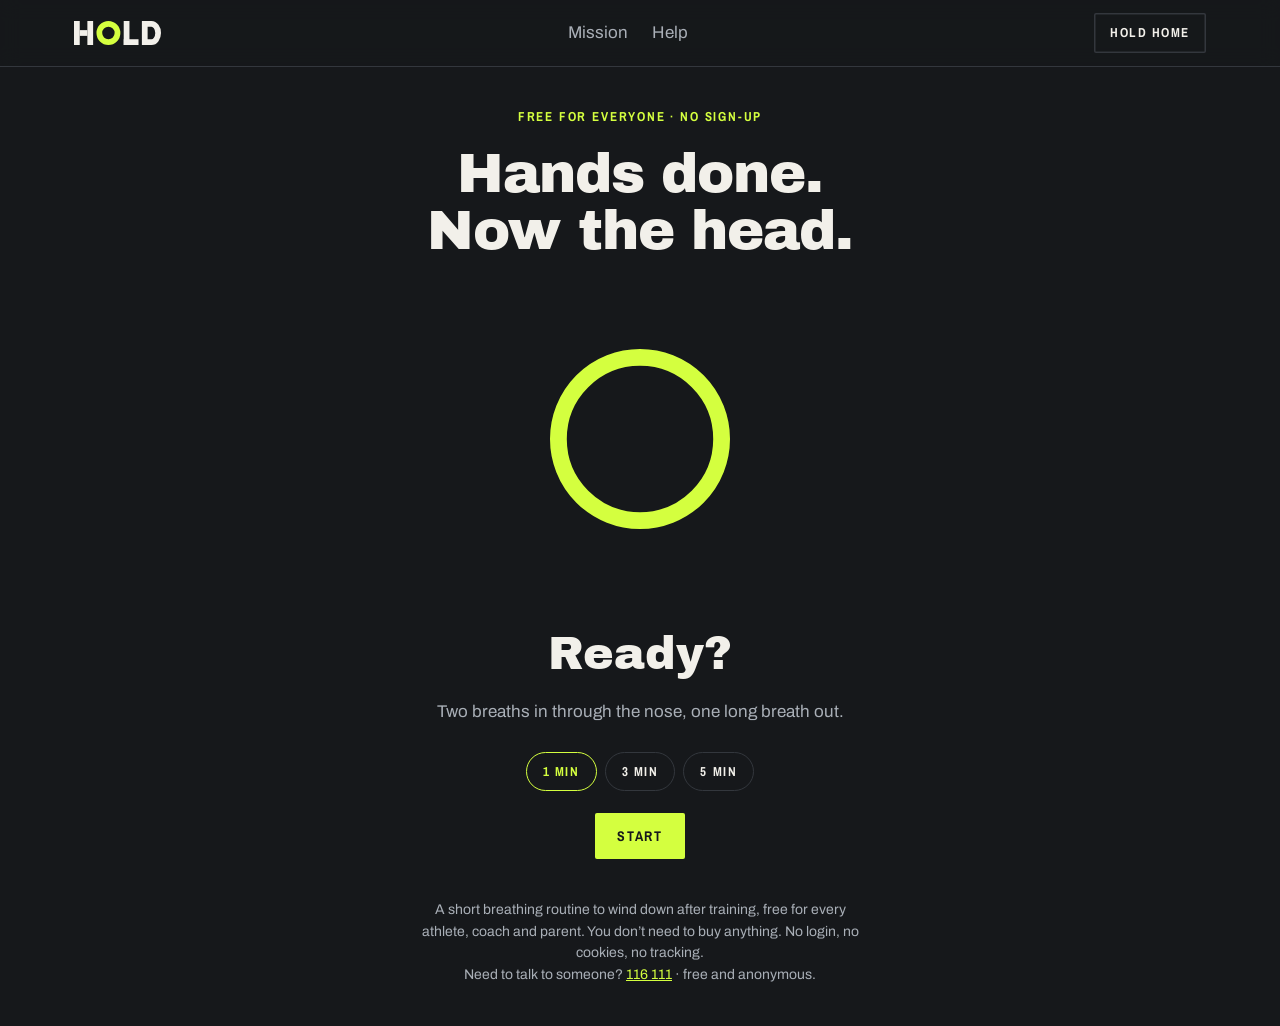
==== breathe.html @ ca7d0fdc "Add HOLD campaign website Static site for the HOLD ethical advertising campaign: mission and Golden " ====
<!doctype html>
<html lang="en">
<head>
<meta charset="utf-8">
<meta name="viewport" content="width=device-width,initial-scale=1">
<title>Breathe – HOLD</title>
<meta name="theme-color" content="#16181B">
<link rel="icon" href="assets/logo.svg">
<link rel="stylesheet" href="style.css">
<style>
.br{min-height:calc(100vh - 66px);display:flex;flex-direction:column;align-items:center;justify-content:center;text-align:center;padding:40px 20px}
.orb{width:min(62vw,300px);aspect-ratio:1;border-radius:50%;border:clamp(18px,4vw,28px) solid var(--lime);transform:scale(.6);transition:transform 2s ease-in-out;margin:30px 0}
.cue{font-family:'Archivo Black';font-size:clamp(30px,6vw,46px);min-height:1.2em}
.sub{color:var(--dust);margin-top:8px;min-height:1.6em}
.tabs{display:flex;gap:8px;margin-top:26px}
.tabs button{background:none;border:1.5px solid var(--rule);color:var(--chalk);padding:10px 16px;border-radius:30px;cursor:pointer;font:700 13px 'Archivo Narrow';letter-spacing:.12em;text-transform:uppercase}
.tabs button.on{border-color:var(--lime);color:var(--lime)}
</style>
</head>
<body>
<header class="nav"><div class="wrap">
  <a class="logo" href="index.html" aria-label="HOLD home"><img src="assets/logo.svg" alt="HOLD"></a>
  <nav><a href="index.html#mission">Mission</a><a href="index.html#help">Help</a></nav>
  <a class="btn sm ghost" href="index.html" style="margin-left:auto">HOLD home</a>
</div></header>
<main class="br">
  <span class="n kicker l">Free for everyone · no sign-up</span>
  <h1 class="h" style="font-size:clamp(34px,6vw,56px)">Hands done.<br>Now the head.</h1>
  <div class="orb" id="orb"></div>
  <div class="cue" id="cue">Ready?</div>
  <div class="sub" id="sub">Two breaths in through the nose, one long breath out.</div>
  <div class="tabs"><button class="on" data-m="1">1 min</button><button data-m="3">3 min</button><button data-m="5">5 min</button></div>
  <button class="btn" id="go" style="margin-top:22px">Start</button>
  <p class="muted" style="font-size:14px;max-width:440px;margin-top:40px">A short breathing routine to wind down after training, free for every athlete, coach and parent. You don’t need to buy anything. No login, no cookies, no tracking.<br>Need to talk to someone? <a href="tel:116111" style="color:var(--lime)">116 111</a> · free and anonymous.</p>
</main>
<script>
(() => {
  const orb = document.getElementById('orb'), cue = document.getElementById('cue'), sub = document.getElementById('sub'), go = document.getElementById('go');
  let mins = 1, timer = null, end = 0;
  const qm = +new URLSearchParams(location.search).get('m');
  if ([1, 3, 5].includes(qm)) { mins = qm; document.querySelectorAll('[data-m]').forEach(x => x.classList.toggle('on', +x.dataset.m === qm)); }
  document.querySelectorAll('[data-m]').forEach(b => b.onclick = () => { document.querySelectorAll('[data-m]').forEach(x => x.classList.remove('on')); b.classList.add('on'); mins = +b.dataset.m; });
  const steps = [['Breathe in', 2000, .9], ['A little more', 1000, 1], ['Long breath out', 6000, .55]];
  function stop(msg) { clearTimeout(timer); timer = null; go.textContent = 'Start'; cue.textContent = msg || 'Ready?'; orb.style.transition = 'transform 1.5s'; orb.style.transform = 'scale(.6)'; sub.textContent = msg ? 'Well done. Strong hands, strong mind.' : 'Two breaths in through the nose, one long breath out.'; }
  function run(i) {
    const left = Math.max(0, Math.round((end - Date.now()) / 1000));
    if (Date.now() >= end) return stop('Done.');
    const [t, d, s] = steps[i]; cue.textContent = t; sub.textContent = Math.floor(left / 60) + ':' + String(left % 60).padStart(2, '0') + ' left';
    orb.style.transition = `transform ${d}ms ease-in-out`; orb.style.transform = `scale(${s})`;
    timer = setTimeout(() => run((i + 1) % 3), d);
  }
  go.onclick = () => { if (timer) return stop(); end = Date.now() + mins * 60000; go.textContent = 'Stop'; run(0); };
})();
</script>
</body>
</html>
---- style.css ----
@import url('https://fonts.googleapis.com/css2?family=Archivo+Black&family=Archivo+Narrow:wght@600;700&family=Archivo:wght@400;500;600;700&display=swap');
:root{--ink:#16181B;--raised:#1E2125;--raised2:#262A2F;--rule:#33373D;--chalk:#F2F0EA;--dust:#A9AFB7;--dim:#8E959E;--steel:#6E757E;--lime:#D4FF3F;--limeink:#4A6600;--paper:#F2F0EA;--praised:#E4E1D9;--slate:#565C64;--max:1180px}
*{box-sizing:border-box;margin:0;padding:0}
html{scroll-behavior:smooth;-webkit-text-size-adjust:100%}
body{background:var(--ink);color:var(--chalk);font:400 17px/1.55 'Archivo',system-ui,sans-serif;overflow-x:hidden}
img,video{max-width:100%;display:block}
a{color:inherit}
.h{font-family:'Archivo Black',sans-serif;font-weight:400;letter-spacing:-.02em;line-height:1.02}
.n{font-family:'Archivo Narrow',sans-serif;font-weight:700;text-transform:uppercase;letter-spacing:.14em;font-size:13px}
.lime{color:var(--lime)}
.wrap{max-width:var(--max);margin:0 auto;padding:0 24px}
section{padding:96px 0;position:relative}
.kicker{color:var(--dust);margin-bottom:18px;display:block}
.kicker.l{color:var(--lime)}
h2.h{font-size:clamp(34px,5vw,58px);margin-bottom:22px}
h3{font-size:20px;font-weight:700;line-height:1.25;margin-bottom:8px}
p.lead{font-size:clamp(18px,2vw,21px);color:var(--dust);max-width:720px}
p.lead b{color:var(--chalk);font-weight:600}
.muted{color:var(--dust)}
/* nav */
.nav{position:sticky;top:0;z-index:50;background:rgba(22,24,27,.88);backdrop-filter:blur(10px);-webkit-backdrop-filter:blur(10px);border-bottom:1px solid var(--rule)}
.nav .wrap{display:flex;align-items:center;gap:28px;height:66px}
.nav .logo img{height:24px}
.nav nav{display:flex;gap:24px;margin-left:auto}
.nav nav a{text-decoration:none;color:var(--dust)}
.nav nav a:hover{color:var(--chalk)}
.btn{display:inline-flex;align-items:center;gap:10px;background:var(--lime);color:var(--ink);text-decoration:none;font-family:'Archivo Narrow';font-weight:700;letter-spacing:.12em;text-transform:uppercase;font-size:14px;padding:14px 22px;border:0;cursor:pointer;border-radius:2px}
.btn.ghost{background:transparent;color:var(--chalk);box-shadow:inset 0 0 0 1.5px var(--rule)}
.btn.ghost:hover{box-shadow:inset 0 0 0 1.5px var(--chalk)}
.btn.sm{padding:10px 16px;font-size:13px}
.cartbtn{position:relative}
.cartbtn .badge{background:var(--ink);color:var(--lime);border-radius:20px;padding:1px 7px;font-size:12px;margin-left:2px}
@media(max-width:860px){.nav nav{display:none}.nav .cartbtn{margin-left:auto}}
/* hero */
.hero{min-height:calc(100vh - 66px);display:flex;align-items:center;overflow:hidden;padding:80px 0}
.hero::before{content:'';position:absolute;inset:0;background:url(assets/bg_dust.png) right top/cover;opacity:.9}
.hero .grip{position:absolute;left:-8%;top:8%;width:120%;max-width:none;opacity:.13;pointer-events:none}
.hero .wrap{position:relative}
.hero h1{font-size:clamp(46px,8vw,104px);margin:6px 0 34px}
.mission{font-size:clamp(20px,2.6vw,30px);line-height:1.38;max-width:900px;font-weight:500;border-left:4px solid var(--lime);padding-left:26px}
.hero .ctas{display:flex;gap:14px;flex-wrap:wrap;margin-top:40px}
.hero .note{margin-top:46px;color:var(--dim)}
/* film */
.film{padding:0 0 96px}
.film video{width:100%;aspect-ratio:16/9;background:#000;border-radius:4px}
.film .cap{display:flex;justify-content:space-between;gap:16px;flex-wrap:wrap;margin-top:16px;color:var(--dim)}
/* grids */
.g2{display:grid;grid-template-columns:1fr 1fr;gap:56px;align-items:center}
.g3{display:grid;grid-template-columns:repeat(3,1fr);gap:22px}
.g4{display:grid;grid-template-columns:repeat(4,1fr);gap:22px}
@media(max-width:900px){.g2,.g3,.g4{grid-template-columns:1fr;gap:28px}}
.card{background:var(--raised);padding:28px;border-radius:4px;border:1px solid var(--rule)}
.card .n{color:var(--lime);margin-bottom:14px;display:block}
.card p{color:var(--dust);font-size:16px}
/* problem */
.face{display:grid;grid-template-columns:1fr 1fr;gap:0;border-top:1px solid var(--rule)}
.face>div{padding:26px 0;border-bottom:1px solid var(--rule)}
.face .q{font-family:'Archivo Black';font-size:22px;line-height:1.2;padding-right:30px}
.face .a{color:var(--dust)}
.face .a b{color:var(--chalk)}
@media(max-width:700px){.face{grid-template-columns:1fr}.face .q{border-bottom:0!important;padding-bottom:6px}}
.stat{display:flex;gap:40px;flex-wrap:wrap;margin-top:40px}
.stat div .h{font-size:56px;color:var(--chalk)}
.stat div p{color:var(--dust);max-width:230px;font-size:15px}
.photo{border-radius:4px;overflow:hidden;aspect-ratio:4/5;background:center/cover}
/* story */
.story blockquote{font-size:clamp(22px,2.6vw,30px);line-height:1.35;font-weight:500}
.team{margin-top:60px}
.team .card .h{font-size:28px;color:var(--chalk);margin-bottom:6px}
/* golden share — paper surface */
.paper{background:var(--paper);color:var(--ink)}
.paper .kicker{color:var(--slate)}
.paper .kicker.l{color:var(--limeink)}
.paper p.lead{color:var(--slate)}
.paper p.lead b{color:var(--ink)}
.paper .lime{color:var(--limeink)}
.gs{display:grid;grid-template-columns:1fr 70px 1fr;align-items:center;gap:0;margin:50px 0 30px}
.gs .box{background:#fff;border:1.5px solid #CFCBC2;padding:30px;border-radius:4px}
.gs .box.t{background:var(--ink);color:var(--chalk);border-color:var(--ink)}
.gs .box .n{display:block;margin-bottom:10px;color:var(--slate)}
.gs .box.t .n{color:var(--lime)}
.gs .box .h{font-size:26px;margin-bottom:10px}
.gs .box p{font-size:15px;color:var(--slate)}
.gs .box.t p{color:var(--dust)}
.gs .arrow{text-align:center;font-family:'Archivo Narrow';font-weight:700;font-size:12px;letter-spacing:.1em;color:var(--slate)}
.gs .arrow svg{width:56px;height:20px;display:block;margin:6px auto}
@media(max-width:860px){.gs{grid-template-columns:1fr}.gs .arrow svg{transform:rotate(90deg);margin:14px auto}}
.veto{display:grid;grid-template-columns:repeat(3,1fr);gap:18px}
.veto div{border-top:3px solid var(--ink);padding-top:16px}
.veto div p{color:var(--slate);font-size:15px}
.cant{margin-top:30px;background:var(--praised);padding:22px 26px;border-radius:4px;font-size:16px;color:var(--slate)}
.cant b{color:var(--ink)}
@media(max-width:860px){.veto{grid-template-columns:1fr}}
/* promises */
.prom .card{display:flex;flex-direction:column}
.prom .card .big{font-family:'Archivo Black';font-size:40px;color:var(--chalk);line-height:1;margin:4px 0 12px}
.prom .card.hl{background:var(--lime);color:var(--ink);border-color:var(--lime)}
.prom .card.hl .n,.prom .card.hl p,.prom .card.hl .big{color:var(--ink)}
.ledger{margin-top:26px;color:var(--dim);font-size:14px}
/* measure */
.kpis{display:grid;grid-template-columns:repeat(4,1fr);gap:0;border-top:1px solid var(--rule);margin-top:40px}
.kpis div{padding:24px 22px 24px 0;border-bottom:1px solid var(--rule)}
.kpis .h{font-size:34px;color:var(--lime)}
.kpis p{color:var(--dust);font-size:15px}
@media(max-width:860px){.kpis{grid-template-columns:1fr 1fr}}
/* help */
.help{background:var(--lime);color:var(--ink)}
.help .kicker{color:var(--ink)}
.help .num{font-family:'Archivo Black';font-size:clamp(64px,11vw,140px);line-height:.95;text-decoration:none;display:inline-block}
.help .more{display:grid;grid-template-columns:repeat(3,1fr);gap:24px;margin-top:40px}
.help .more div{border-top:2px solid var(--ink);padding-top:14px;font-size:15px}
@media(max-width:860px){.help .more{grid-template-columns:1fr}}
/* shop teaser */
.teaser .photo{aspect-ratio:7/9;background-image:url(assets/tube-photo.jpg)}
.price{font-family:'Archivo Black';font-size:40px}
.pill{display:inline-block;border:1.5px solid var(--lime);color:var(--lime);padding:5px 12px;border-radius:30px}
footer{border-top:1px solid var(--rule);padding:46px 0 60px;color:var(--dim);font-size:14px}
footer .wrap{display:flex;justify-content:space-between;gap:30px;flex-wrap:wrap}
footer img{height:22px;margin-bottom:12px}
footer a{color:var(--dust)}
/* shop page */
.pdp{display:grid;grid-template-columns:1.05fr 1fr;gap:60px;padding:56px 0 80px}
@media(max-width:900px){.pdp{grid-template-columns:1fr;gap:30px;padding-top:24px}}
.gal .main{aspect-ratio:7/9;border-radius:4px;background:#0c0d0f center/cover;overflow:hidden}
.gal .main img{width:100%;height:100%;object-fit:cover}
.gal .thumbs{display:flex;gap:10px;margin-top:10px}
.gal .thumbs button{width:84px;height:84px;border:1.5px solid var(--rule);background:#0c0d0f center/cover;border-radius:3px;cursor:pointer;padding:0;overflow:hidden}
.gal .thumbs button img{width:100%;height:100%;object-fit:cover}
.gal .thumbs button.on{border-color:var(--lime)}
.pdp h1{font-size:clamp(36px,4.6vw,54px);margin:10px 0 10px}
.opts{display:grid;grid-template-columns:repeat(3,1fr);gap:10px;margin:24px 0}
.opt{background:var(--raised);border:1.5px solid var(--rule);border-radius:4px;padding:14px;cursor:pointer;color:var(--chalk);text-align:left;font:inherit}
.opt.on{border-color:var(--lime);box-shadow:inset 0 0 0 1px var(--lime)}
.opt .n{color:var(--dust);font-size:12px}
.opt b{display:block;font-size:20px;margin-top:4px}
.opt small{color:var(--dim)}
.buy{display:flex;gap:12px;align-items:stretch}
.qty{display:flex;align-items:center;border:1.5px solid var(--rule);border-radius:2px}
.qty button{background:none;border:0;color:var(--chalk);width:42px;height:100%;font-size:20px;cursor:pointer}
.qty span{min-width:26px;text-align:center}
.ticks{list-style:none;margin:26px 0;display:grid;gap:10px}
.ticks li{padding-left:28px;position:relative;color:var(--dust)}
.ticks li::before{content:'';position:absolute;left:0;top:7px;width:14px;height:14px;border-radius:50%;background:var(--lime)}
.ticks li b{color:var(--chalk)}
.acc{border-top:1px solid var(--rule);margin-top:20px}
.acc details{border-bottom:1px solid var(--rule);padding:18px 0}
.acc summary{cursor:pointer;font-weight:600;list-style:none;display:flex;justify-content:space-between}
.acc summary::after{content:'+';color:var(--lime);font-size:22px;line-height:1}
.acc details[open] summary::after{content:'–'}
.acc p{color:var(--dust);margin-top:10px;font-size:16px}
.club{background:var(--raised);border-top:1px solid var(--rule);border-bottom:1px solid var(--rule)}
/* drawer & modal */
.drawer{position:fixed;top:0;right:0;height:100%;width:min(420px,100%);background:var(--raised);z-index:100;transform:translateX(100%);transition:transform .3s;display:flex;flex-direction:column;border-left:1px solid var(--rule)}
.drawer.open{transform:none}
.drawer header{display:flex;justify-content:space-between;align-items:center;padding:22px 24px;border-bottom:1px solid var(--rule)}
.drawer .items{flex:1;overflow:auto;padding:10px 24px}
.drawer .it{display:grid;grid-template-columns:64px 1fr auto;gap:14px;padding:14px 0;border-bottom:1px solid var(--rule);align-items:center}
.drawer .it img{width:64px;height:80px;object-fit:cover;border-radius:3px}
.drawer .it small{color:var(--dim);display:block}
.drawer .it button{background:none;border:0;color:var(--dim);cursor:pointer;font-size:13px;text-decoration:underline}
.drawer footer{border-top:1px solid var(--rule);padding:22px 24px;color:var(--chalk);display:block}
.drawer .row{display:flex;justify-content:space-between;margin-bottom:6px;font-size:15px;color:var(--dust)}
.drawer .row.t{color:var(--chalk);font-weight:700;font-size:18px;margin:12px 0 16px}
.x{background:none;border:0;color:var(--chalk);font-size:26px;cursor:pointer;line-height:1}
.scrim{position:fixed;inset:0;background:rgba(0,0,0,.6);z-index:90;opacity:0;pointer-events:none;transition:opacity .3s}
.scrim.on{opacity:1;pointer-events:auto}
.modal{position:fixed;left:50%;top:50%;transform:translate(-50%,-50%) scale(.98);width:min(560px,calc(100% - 28px));max-height:calc(100% - 40px);overflow:auto;background:var(--raised);z-index:110;border-radius:6px;border:1px solid var(--rule);padding:30px;opacity:0;pointer-events:none;transition:.25s}
.modal.on{opacity:1;pointer-events:auto;transform:translate(-50%,-50%)}
.modal h3.h{font-size:28px;margin-bottom:6px}
.field{display:block;margin-top:14px}
.field span{display:block;font-size:13px;color:var(--dust);margin-bottom:6px}
.field input,.field select{width:100%;background:var(--ink);border:1.5px solid var(--rule);color:var(--chalk);padding:12px 14px;border-radius:3px;font:inherit;font-size:16px}
.field input:focus{outline:none;border-color:var(--lime)}
.f2{display:grid;grid-template-columns:1fr 1fr;gap:12px}
.pay{display:grid;grid-template-columns:repeat(3,1fr);gap:8px;margin-top:8px}
.pay button{background:var(--ink);border:1.5px solid var(--rule);color:var(--chalk);padding:12px 6px;border-radius:3px;cursor:pointer;font:600 14px 'Archivo'}
.pay button.on{border-color:var(--lime)}
.ok{text-align:center;padding:10px 0}
.ok .ring{width:74px;height:74px;border-radius:50%;border:10px solid var(--lime);margin:4px auto 20px}
.toast{pointer-events:none;position:fixed;left:50%;bottom:24px;transform:translate(-50%,40px);background:var(--chalk);color:var(--ink);padding:12px 18px;border-radius:3px;z-index:120;opacity:0;transition:.3s;font-weight:600;font-size:15px}
.toast.on{opacity:1;transform:translate(-50%,0)}
.pdp>*{min-width:0}
@media(max-width:480px){.opts{gap:6px}.opt{padding:10px}.opt b{font-size:17px}.buy .btn{padding:14px 12px}}
/* breathe section */
.breathe{background:var(--raised);overflow:hidden}
.orbwrap{position:relative;display:flex;align-items:center;justify-content:center;aspect-ratio:1;max-width:420px;width:100%;margin:0 auto;text-decoration:none}
.orbwrap .orb{position:absolute;inset:8%;border-radius:50%;border:clamp(22px,4vw,40px) solid var(--lime);animation:breathe 9s ease-in-out infinite}
.orbwrap .n{color:var(--chalk);font-size:16px}
@keyframes breathe{0%{transform:scale(.62)}22%{transform:scale(.9)}33%{transform:scale(1)}100%{transform:scale(.62)}}
@media(prefers-reduced-motion:reduce){.orbwrap .orb{animation:none;transform:scale(.85)}}
.free{list-style:none;display:flex;flex-wrap:wrap;gap:8px;margin:24px 0}
.free li{border:1.5px solid var(--lime);color:var(--lime);border-radius:30px;padding:6px 14px;font:700 13px 'Archivo Narrow';letter-spacing:.12em;text-transform:uppercase}
.dur{display:grid;grid-template-columns:repeat(3,1fr);gap:10px;margin-top:8px}
.dur a{background:var(--ink);border:1.5px solid var(--rule);border-radius:4px;padding:16px;text-decoration:none;display:block}
.dur a:hover{border-color:var(--lime)}
.dur b{display:block;font-size:26px;color:var(--chalk)}
.dur span{color:var(--dust);font-size:14px}
@media(max-width:600px){.dur{grid-template-columns:1fr}}
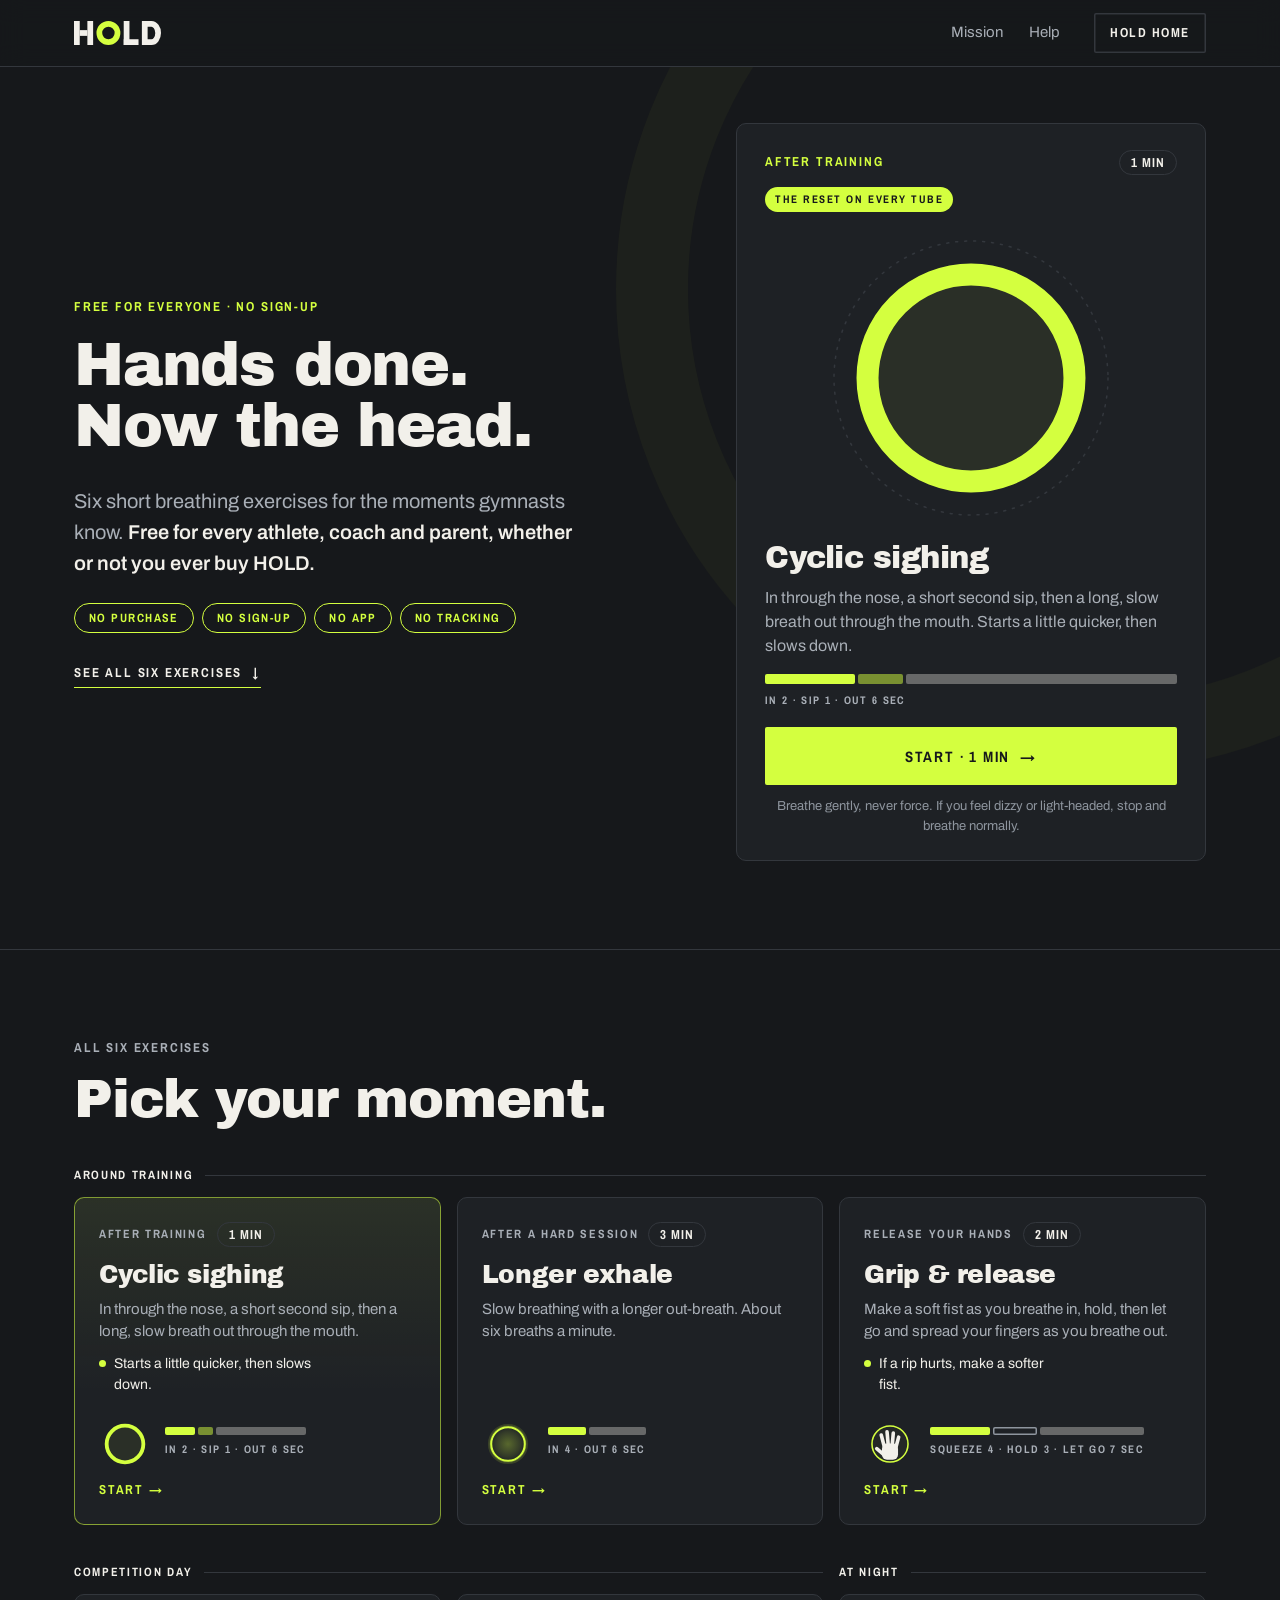
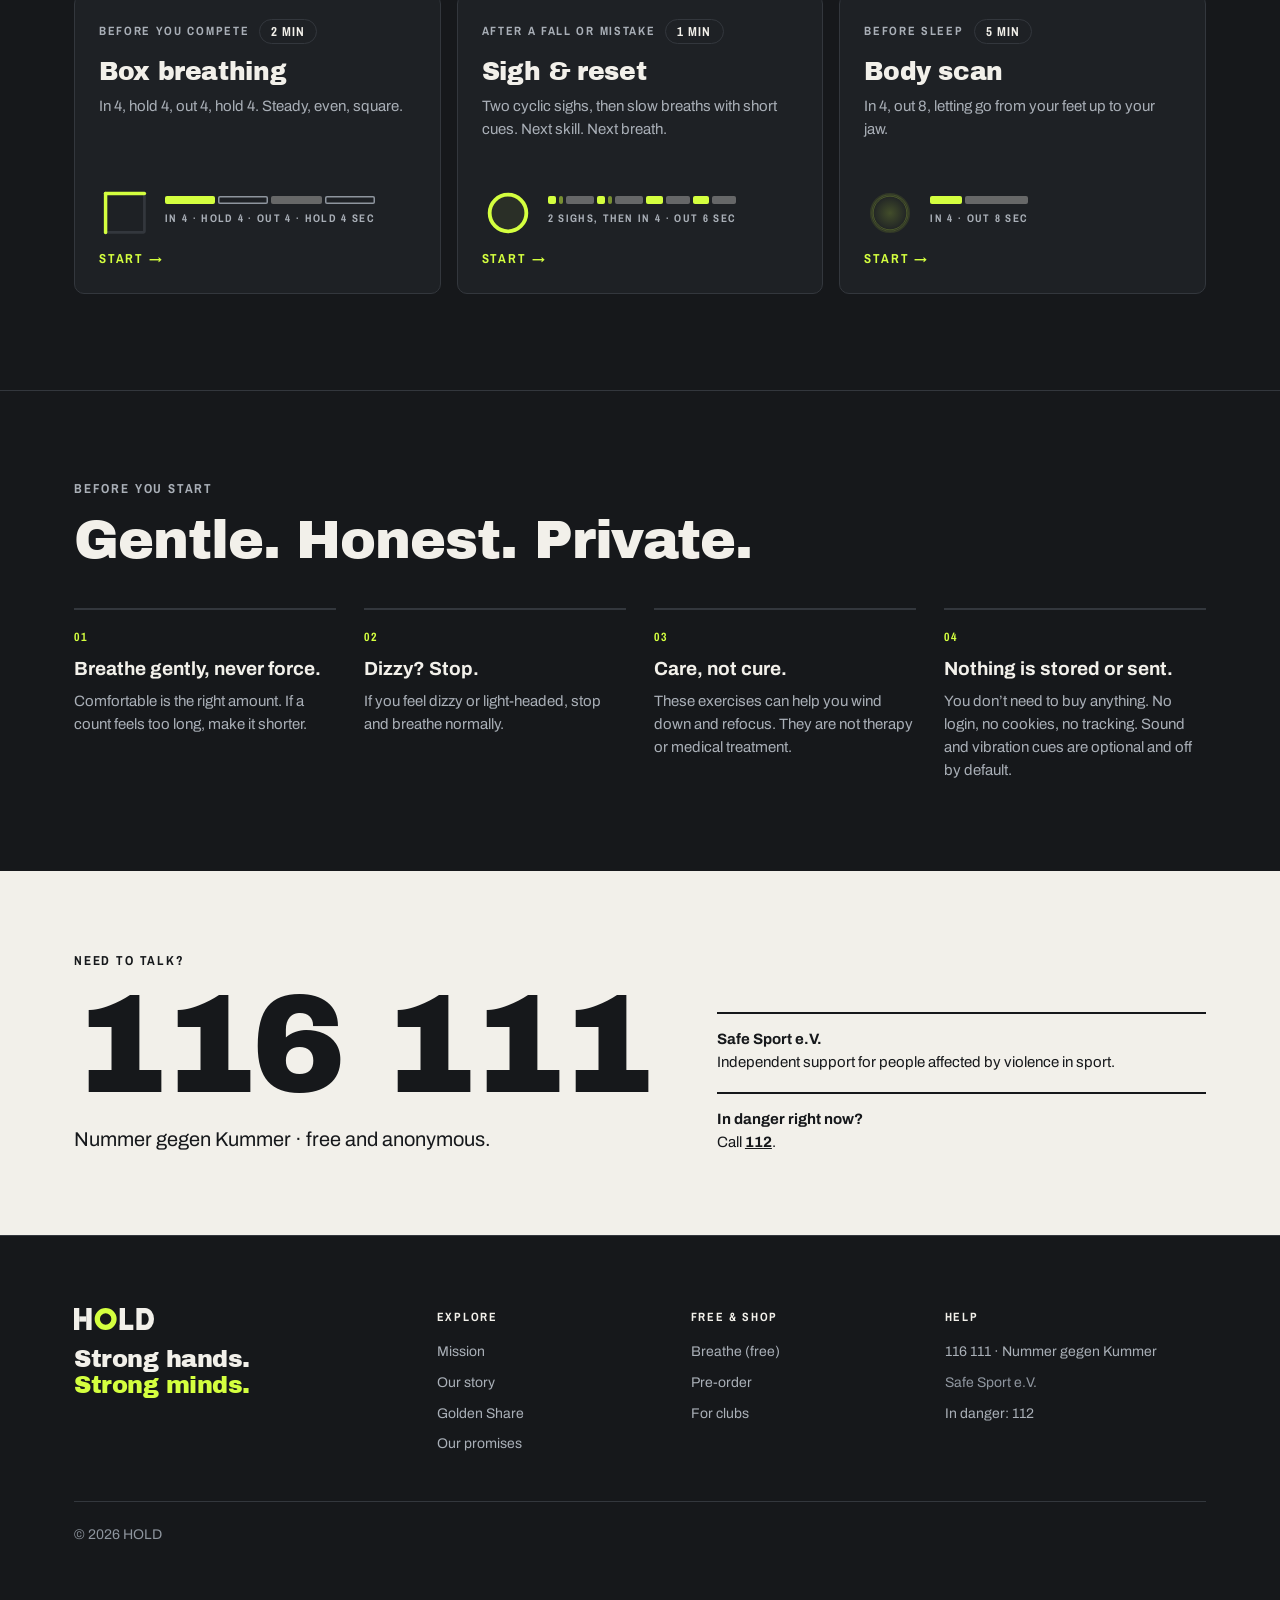
==== commit 4451bd49: "WIP: hero video background, restructured landing page, new breathing exercises Review and fixes stil" ====
--- a/breathe.html
+++ b/breathe.html
@@ -2,55 +2,176 @@
 <html lang="en">
 <head>
 <meta charset="utf-8">
-<meta name="viewport" content="width=device-width,initial-scale=1">
+<meta name="viewport" content="width=device-width,initial-scale=1,viewport-fit=cover">
 <title>Breathe – HOLD</title>
+<meta name="description" content="Six short, free breathing exercises for gymnasts: after training, before you compete, after a mistake, for tight hands and before sleep. No sign-up, no tracking.">
 <meta name="theme-color" content="#16181B">
 <link rel="icon" href="assets/logo.svg">
 <link rel="stylesheet" href="style.css">
-<style>
-.br{min-height:calc(100vh - 66px);display:flex;flex-direction:column;align-items:center;justify-content:center;text-align:center;padding:40px 20px}
-.orb{width:min(62vw,300px);aspect-ratio:1;border-radius:50%;border:clamp(18px,4vw,28px) solid var(--lime);transform:scale(.6);transition:transform 2s ease-in-out;margin:30px 0}
-.cue{font-family:'Archivo Black';font-size:clamp(30px,6vw,46px);min-height:1.2em}
-.sub{color:var(--dust);margin-top:8px;min-height:1.6em}
-.tabs{display:flex;gap:8px;margin-top:26px}
-.tabs button{background:none;border:1.5px solid var(--rule);color:var(--chalk);padding:10px 16px;border-radius:30px;cursor:pointer;font:700 13px 'Archivo Narrow';letter-spacing:.12em;text-transform:uppercase}
-.tabs button.on{border-color:var(--lime);color:var(--lime)}
-</style>
+<link rel="stylesheet" href="breathe.css">
 </head>
-<body>
+<body class="bpage">
+<a class="skip" href="#main">Skip to content</a>
 <header class="nav"><div class="wrap">
-  <a class="logo" href="index.html" aria-label="HOLD home"><img src="assets/logo.svg" alt="HOLD"></a>
-  <nav><a href="index.html#mission">Mission</a><a href="index.html#help">Help</a></nav>
-  <a class="btn sm ghost" href="index.html" style="margin-left:auto">HOLD home</a>
+  <a class="logo" href="index.html" aria-label="HOLD home"><img src="assets/logo.svg" alt="HOLD" width="87" height="24"></a>
+  <nav aria-label="Main"><a href="index.html#mission">Mission</a><a href="index.html#help">Help</a></nav>
+  <a class="btn sm ghost b-home" href="index.html">HOLD home</a>
 </div></header>
-<main class="br">
-  <span class="n kicker l">Free for everyone · no sign-up</span>
-  <h1 class="h" style="font-size:clamp(34px,6vw,56px)">Hands done.<br>Now the head.</h1>
-  <div class="orb" id="orb"></div>
-  <div class="cue" id="cue">Ready?</div>
-  <div class="sub" id="sub">Two breaths in through the nose, one long breath out.</div>
-  <div class="tabs"><button class="on" data-m="1">1 min</button><button data-m="3">3 min</button><button data-m="5">5 min</button></div>
-  <button class="btn" id="go" style="margin-top:22px">Start</button>
-  <p class="muted" style="font-size:14px;max-width:440px;margin-top:40px">A short breathing routine to wind down after training, free for every athlete, coach and parent. You don’t need to buy anything. No login, no cookies, no tracking.<br>Need to talk to someone? <a href="tel:116111" style="color:var(--lime)">116 111</a> · free and anonymous.</p>
+
+<main id="main">
+  <!-- featured: the exercise that is ready to start (default: the 1-min reset from the QR code) -->
+  <section class="b-hero">
+    <div class="wrap b-hero-in">
+      <div class="b-intro">
+        <span class="n kicker l">Free for everyone · no sign-up</span>
+        <h1 class="h"><span>Hands done.</span> <span>Now the head.</span></h1>
+      </div>
+      <article class="b-feat" id="feat" aria-labelledby="featName">
+        <div class="b-feat-top"><span class="n" id="featMoment">After training</span><span class="b-len" id="featLen">1 min</span></div>
+        <span class="b-tag n" id="featTag">The reset on every tube</span>
+        <button class="b-prev" id="featPrev" type="button" aria-label="Start the exercise"><span class="b-prev-svg" aria-hidden="true"></span></button>
+        <h2 class="b-feat-name" id="featName">Cyclic sighing</h2>
+        <p class="b-feat-line" id="featLine">In through the nose, a short second sip, then a long, slow breath out through the mouth.</p>
+        <div class="b-pat lg" id="featPat" aria-hidden="true"></div>
+        <p class="b-legend n" id="featLegend"></p>
+        <button class="btn b-start" id="featStart" type="button"><span id="featStartT">Start · 1 min</span><span class="arr" aria-hidden="true">→</span></button>
+        <p class="b-safe">Breathe gently, never force. If you feel dizzy or light-headed, stop and breathe normally.</p>
+      </article>
+      <div class="b-more">
+        <p class="b-lead">Six short breathing exercises for the moments gymnasts know. <b>Free for every athlete, coach and parent, whether or not you ever buy HOLD.</b></p>
+        <ul class="b-free" aria-label="What it costs you"><li>No purchase</li><li>No sign-up</li><li>No app</li><li>No tracking</li></ul>
+        <a class="b-all n" href="#all">See all six exercises <span aria-hidden="true">↓</span></a>
+      </div>
+    </div>
+  </section>
+
+  <!-- library -->
+  <section class="b-lib" id="all" aria-labelledby="libH">
+    <div class="wrap">
+      <div class="b-sec-head">
+        <span class="n kicker">All six exercises</span>
+        <h2 class="h" id="libH">Pick your moment.</h2>
+      </div>
+      <div class="b-groups" id="groups"></div>
+      <noscript><p class="muted">The guided exercises need JavaScript. You can still breathe along: in through the nose for 4, out for 6, for one minute.</p></noscript>
+    </div>
+  </section>
+
+  <!-- safety + privacy -->
+  <section class="b-notes" aria-labelledby="notesH">
+    <div class="wrap">
+      <div class="b-sec-head">
+        <span class="n kicker">Before you start</span>
+        <h2 class="h" id="notesH">Gentle. Honest. Private.</h2>
+      </div>
+      <div class="b-note4">
+        <div class="b-note"><span class="n">01</span><b>Breathe gently, never force.</b><p>Comfortable is the right amount. If a count feels too long, make it shorter.</p></div>
+        <div class="b-note"><span class="n">02</span><b>Dizzy? Stop.</b><p>If you feel dizzy or light-headed, stop and breathe normally.</p></div>
+        <div class="b-note"><span class="n">03</span><b>Care, not cure.</b><p>These exercises can help you wind down and refocus. They are not therapy or medical treatment.</p></div>
+        <div class="b-note"><span class="n">04</span><b>Nothing is stored or sent.</b><p>You don’t need to buy anything. No login, no cookies, no tracking. Sound and vibration cues are optional and off by default.</p></div>
+      </div>
+    </div>
+  </section>
+
+  <!-- help -->
+  <section class="b-help" aria-labelledby="helpH">
+    <div class="wrap b-help-in">
+      <div>
+        <span class="n kicker" id="helpH">Need to talk?</span>
+        <a class="b-num h" href="tel:116111">116 111</a>
+        <p class="b-help-l">Nummer gegen Kummer · free and anonymous.</p>
+      </div>
+      <div class="b-help-more">
+        <div><b>Safe Sport e.V.</b><br>Independent support for people affected by violence in sport.</div>
+        <div><b>In danger right now?</b><br>Call <a href="tel:112">112</a>.</div>
+      </div>
+    </div>
+  </section>
 </main>
-<script>
-(() => {
-  const orb = document.getElementById('orb'), cue = document.getElementById('cue'), sub = document.getElementById('sub'), go = document.getElementById('go');
-  let mins = 1, timer = null, end = 0;
-  const qm = +new URLSearchParams(location.search).get('m');
-  if ([1, 3, 5].includes(qm)) { mins = qm; document.querySelectorAll('[data-m]').forEach(x => x.classList.toggle('on', +x.dataset.m === qm)); }
-  document.querySelectorAll('[data-m]').forEach(b => b.onclick = () => { document.querySelectorAll('[data-m]').forEach(x => x.classList.remove('on')); b.classList.add('on'); mins = +b.dataset.m; });
-  const steps = [['Breathe in', 2000, .9], ['A little more', 1000, 1], ['Long breath out', 6000, .55]];
-  function stop(msg) { clearTimeout(timer); timer = null; go.textContent = 'Start'; cue.textContent = msg || 'Ready?'; orb.style.transition = 'transform 1.5s'; orb.style.transform = 'scale(.6)'; sub.textContent = msg ? 'Well done. Strong hands, strong mind.' : 'Two breaths in through the nose, one long breath out.'; }
-  function run(i) {
-    const left = Math.max(0, Math.round((end - Date.now()) / 1000));
-    if (Date.now() >= end) return stop('Done.');
-    const [t, d, s] = steps[i]; cue.textContent = t; sub.textContent = Math.floor(left / 60) + ':' + String(left % 60).padStart(2, '0') + ' left';
-    orb.style.transition = `transform ${d}ms ease-in-out`; orb.style.transform = `scale(${s})`;
-    timer = setTimeout(() => run((i + 1) % 3), d);
-  }
-  go.onclick = () => { if (timer) return stop(); end = Date.now() + mins * 60000; go.textContent = 'Stop'; run(0); };
-})();
-</script>
+
+<footer class="foot"><div class="wrap">
+  <div class="f-brand"><img src="assets/logo.svg" alt="HOLD" width="80" height="22"><p class="h">Strong hands.<br><span class="lime">Strong minds.</span></p></div>
+  <nav class="f-col" aria-label="Footer"><span class="n">Explore</span><a href="index.html#mission">Mission</a><a href="index.html#story">Our story</a><a href="index.html#golden-share">Golden Share</a><a href="index.html#promises">Our promises</a></nav>
+  <div class="f-col"><span class="n">Free &amp; shop</span><a href="breathe.html">Breathe (free)</a><a href="shop.html">Pre-order</a><a href="shop.html#clubs">For clubs</a></div>
+  <div class="f-col"><span class="n">Help</span><a href="tel:116111">116 111 · Nummer gegen Kummer</a><span>Safe Sport e.V.</span><a href="tel:112">In danger: 112</a></div>
+  <p class="f-fine">© 2026 HOLD</p>
+</div></footer>
+
+<!-- session player: takes over the screen while you breathe -->
+<div class="bp" id="player" role="dialog" aria-modal="true" aria-labelledby="bpName" hidden>
+  <div class="bp-glow" aria-hidden="true"></div>
+  <div class="bp-top">
+    <div class="bp-title"><span class="n" id="bpMoment">After training</span><b id="bpName">Cyclic sighing</b></div>
+    <button class="bp-tog" id="bpSound" type="button" aria-pressed="false" title="Soft sound cues">
+      <svg viewBox="0 0 24 24" aria-hidden="true"><path class="i-spk" d="M4 9h3l5-4v14l-5-4H4z"/><path class="i-on" d="M15.5 8.5a5 5 0 0 1 0 7M18 6a8.5 8.5 0 0 1 0 12"/><path class="i-off" d="M16 9l6 6M22 9l-6 6"/></svg>
+      <span class="bp-tog-t">Sound <i>off</i></span>
+    </button>
+    <button class="bp-tog" id="bpVibe" type="button" aria-pressed="false" title="Vibration cues" hidden>
+      <svg viewBox="0 0 24 24" aria-hidden="true"><rect x="7.5" y="3.5" width="9" height="17" rx="2"/><path class="i-on" d="M4 8v8M20 8v8"/><path class="i-off" d="M3 21L21 3"/></svg>
+      <span class="bp-tog-t">Vibrate <i>off</i></span>
+    </button>
+  </div>
+  <div class="bp-prog" aria-hidden="true"><i id="bpBar"></i></div>
+
+  <div class="bp-run" id="bpRun">
+    <div class="bp-stage" id="bpStage">
+      <div class="bp-svg" id="bpSvg" aria-hidden="true"></div>
+      <div class="bp-count h" id="bpCount" aria-hidden="true"></div>
+    </div>
+    <div class="bp-rm" aria-hidden="true"><i id="bpRmBar"></i></div>
+    <div class="bp-text">
+      <div class="bp-word h" id="bpWord" aria-live="polite">Get ready</div>
+      <div class="bp-sub" id="bpSub"></div>
+      <ol class="bp-regs n" id="bpRegs" aria-label="Body areas"></ol>
+      <p class="bp-cue" id="bpCue"></p>
+      <div class="bp-meta n"><span id="bpRound"></span><span id="bpLeft"></span></div>
+    </div>
+  </div>
+
+  <div class="bp-end" id="bpEnd" hidden>
+    <div class="bp-end-in">
+      <span class="bp-done-ring" aria-hidden="true"></span>
+      <h2 class="h bp-done" id="bpDone" tabindex="-1">Done.</h2>
+      <p class="bp-done-t n" id="bpDoneT">1:00 completed · Cyclic sighing</p>
+      <p class="bp-done-l" id="bpDoneL"></p>
+
+      <div class="bp-check">
+        <b class="bp-check-q" id="checkQ">How do you feel now?</b>
+        <div class="bp-check-b" role="group" aria-labelledby="checkQ">
+          <button type="button" data-feel="calmer" aria-pressed="false">Calmer</button>
+          <button type="button" data-feel="same" aria-pressed="false">About the same</button>
+          <button type="button" data-feel="low" aria-pressed="false">Not great</button>
+        </div>
+        <p class="bp-check-r" id="checkR" aria-live="polite"></p>
+        <p class="bp-check-n">Optional. Your answer stays on this screen and is never saved or sent.</p>
+      </div>
+
+      <button class="bp-next" id="bpNext" type="button">
+        <span class="n bp-next-k" id="bpNextK">Next</span>
+        <b id="bpNextName">Grip &amp; release</b>
+        <span class="bp-next-m" id="bpNextM">Release your hands · 2 min</span>
+        <span class="bp-next-go n">Start <span aria-hidden="true">→</span></span>
+      </button>
+
+      <div class="bp-end-ctrl">
+        <button class="btn ghost" id="bpAgain" type="button">Again</button>
+        <button class="btn ghost" id="bpLib" type="button">All exercises</button>
+      </div>
+
+      <div class="bp-help">
+        <p><b>Need to talk?</b> <a href="tel:116111">116 111</a> · free and anonymous</p>
+        <p class="bp-help-s">Safe Sport e.V. · independent support for people affected by violence in sport. In danger right now? Call <a href="tel:112">112</a>.</p>
+      </div>
+    </div>
+  </div>
+
+  <div class="bp-ctrl" id="bpCtrl">
+    <button class="btn bp-pause" id="bpPause" type="button"><span class="bp-pi" aria-hidden="true"></span><span id="bpPauseT">Pause</span></button>
+    <button class="btn ghost" id="bpStop" type="button">End</button>
+  </div>
+  <p class="bp-keys n" aria-hidden="true">Space pause · Esc end</p>
+</div>
+
+<script src="breathe.js"></script>
 </body>
 </html>
--- a/style.css
+++ b/style.css
@@ -1,50 +1,84 @@
 @import url('https://fonts.googleapis.com/css2?family=Archivo+Black&family=Archivo+Narrow:wght@600;700&family=Archivo:wght@400;500;600;700&display=swap');
-:root{--ink:#16181B;--raised:#1E2125;--raised2:#262A2F;--rule:#33373D;--chalk:#F2F0EA;--dust:#A9AFB7;--dim:#8E959E;--steel:#6E757E;--lime:#D4FF3F;--limeink:#4A6600;--paper:#F2F0EA;--praised:#E4E1D9;--slate:#565C64;--max:1180px}
+:root{--ink:#16181B;--raised:#1E2125;--raised2:#262A2F;--rule:#33373D;--chalk:#F2F0EA;--dust:#A9AFB7;--dim:#8E959E;--steel:#6E757E;--lime:#D4FF3F;--limeink:#4A6600;--paper:#F2F0EA;--praised:#E4E1D9;--slate:#565C64;--max:1180px;--navh:66px;--ease:cubic-bezier(.2,.7,.2,1)}
 *{box-sizing:border-box;margin:0;padding:0}
-html{scroll-behavior:smooth;-webkit-text-size-adjust:100%}
-body{background:var(--ink);color:var(--chalk);font:400 17px/1.55 'Archivo',system-ui,sans-serif;overflow-x:hidden}
+html{scroll-behavior:smooth;-webkit-text-size-adjust:100%;scroll-padding-top:calc(var(--navh) + 8px)}
+body{background:var(--ink);color:var(--chalk);font:400 17px/1.55 'Archivo',system-ui,sans-serif;overflow-x:hidden;overflow-x:clip}
 img,video{max-width:100%;display:block}
 a{color:inherit}
+:focus-visible{outline:2px solid var(--lime);outline-offset:3px}
+.paper :focus-visible,.help :focus-visible,.ex.feat:focus-visible,.btn:focus-visible{outline-color:var(--chalk)}
+.paper :focus-visible,.help :focus-visible{outline-color:var(--ink)}
+.skip{position:fixed;left:12px;top:-80px;z-index:300;background:var(--lime);color:var(--ink);padding:10px 16px;border-radius:2px;font-weight:700;text-decoration:none}
+.skip:focus{top:12px}
+.sr{position:absolute;width:1px;height:1px;overflow:hidden;clip:rect(0 0 0 0);white-space:nowrap}
 .h{font-family:'Archivo Black',sans-serif;font-weight:400;letter-spacing:-.02em;line-height:1.02}
 .n{font-family:'Archivo Narrow',sans-serif;font-weight:700;text-transform:uppercase;letter-spacing:.14em;font-size:13px}
 .lime{color:var(--lime)}
+.chalk{color:var(--chalk)}
 .wrap{max-width:var(--max);margin:0 auto;padding:0 24px}
 section{padding:96px 0;position:relative}
 .kicker{color:var(--dust);margin-bottom:18px;display:block}
 .kicker.l{color:var(--lime)}
+/* numbered section kicker: 01 —— MISSION */
+.kicker.sec{display:flex;align-items:center;gap:14px;color:var(--chalk);margin-bottom:26px}
+.kicker.sec i{font-style:normal;color:var(--lime);display:inline-flex;align-items:center;gap:14px}
+.kicker.sec i::after{content:'';width:34px;height:1.5px;background:currentColor;opacity:.7}
 h2.h{font-size:clamp(34px,5vw,58px);margin-bottom:22px}
 h3{font-size:20px;font-weight:700;line-height:1.25;margin-bottom:8px}
 p.lead{font-size:clamp(18px,2vw,21px);color:var(--dust);max-width:720px}
 p.lead b{color:var(--chalk);font-weight:600}
 .muted{color:var(--dust)}
-/* nav */
-.nav{position:sticky;top:0;z-index:50;background:rgba(22,24,27,.88);backdrop-filter:blur(10px);-webkit-backdrop-filter:blur(10px);border-bottom:1px solid var(--rule)}
-.nav .wrap{display:flex;align-items:center;gap:28px;height:66px}
-.nav .logo img{height:24px}
-.nav nav{display:flex;gap:24px;margin-left:auto}
-.nav nav a{text-decoration:none;color:var(--dust)}
-.nav nav a:hover{color:var(--chalk)}
-.btn{display:inline-flex;align-items:center;gap:10px;background:var(--lime);color:var(--ink);text-decoration:none;font-family:'Archivo Narrow';font-weight:700;letter-spacing:.12em;text-transform:uppercase;font-size:14px;padding:14px 22px;border:0;cursor:pointer;border-radius:2px}
+/* ---------- nav (shared) ---------- */
+.nav{position:sticky;top:0;z-index:50;background:rgba(22,24,27,.88);backdrop-filter:blur(12px);-webkit-backdrop-filter:blur(12px);border-bottom:1px solid var(--rule);transition:background-color .35s,border-color .35s}
+.nav .wrap{display:flex;align-items:center;gap:28px;height:var(--navh)}
+.nav .logo{display:block;flex-shrink:0}
+.nav .logo img{height:24px;width:auto}
+.nav nav{display:flex;gap:26px;margin-left:auto}
+.nav nav a{text-decoration:none;color:var(--dust);font-size:15px;position:relative;padding:6px 0;transition:color .2s}
+.nav nav a::after{content:'';position:absolute;left:0;right:0;bottom:0;height:2px;background:var(--lime);transform:scaleX(0);transform-origin:left;transition:transform .35s var(--ease)}
+.nav nav a:hover,.nav nav a.on{color:var(--chalk)}
+.nav nav a.on::after,.nav nav a:hover::after{transform:scaleX(1)}
+.nav .menu-only{display:none}
+.menubtn{order:9;display:none;width:44px;height:44px;border:0;background:transparent;color:var(--chalk);cursor:pointer;align-items:center;justify-content:center;border-radius:2px;flex-shrink:0;margin-right:-8px}
+.menubtn .bars,.menubtn .bars::before,.menubtn .bars::after{display:block;width:22px;height:2px;background:currentColor;transition:transform .3s var(--ease),background-color .2s}
+.menubtn .bars{position:relative}
+.menubtn .bars::before,.menubtn .bars::after{content:'';position:absolute;left:0}
+.menubtn .bars::before{top:-7px}.menubtn .bars::after{top:7px}
+.nav.open .menubtn .bars{background:transparent}
+.nav.open .menubtn .bars::before{transform:translateY(7px) rotate(45deg)}
+.nav.open .menubtn .bars::after{transform:translateY(-7px) rotate(-45deg)}
+/* transparent over the hero, solid on scroll (home) */
+.nav.over{position:fixed;left:0;right:0;background:transparent;border-bottom-color:transparent;backdrop-filter:none;-webkit-backdrop-filter:none}
+.nav.over.solid,.nav.over.open{background:rgba(22,24,27,.9);border-bottom-color:var(--rule);backdrop-filter:blur(12px);-webkit-backdrop-filter:blur(12px)}
+.nav.over:not(.solid) nav a{color:rgba(242,240,234,.86)}
+.nav.over:not(.solid) nav a:hover{color:var(--chalk)}
+/* buttons */
+.btn{display:inline-flex;align-items:center;gap:10px;background:var(--lime);color:var(--ink);text-decoration:none;font-family:'Archivo Narrow';font-weight:700;letter-spacing:.12em;text-transform:uppercase;font-size:14px;padding:14px 22px;border:0;cursor:pointer;border-radius:2px;transition:background-color .2s,box-shadow .2s,transform .2s}
+.btn:hover{background:#E1FF73}
+.btn .arr{display:inline-block;transition:transform .25s var(--ease)}
+.btn:hover .arr{transform:translateX(4px)}
 .btn.ghost{background:transparent;color:var(--chalk);box-shadow:inset 0 0 0 1.5px var(--rule)}
 .btn.ghost:hover{box-shadow:inset 0 0 0 1.5px var(--chalk)}
 .btn.sm{padding:10px 16px;font-size:13px}
 .cartbtn{position:relative}
 .cartbtn .badge{background:var(--ink);color:var(--lime);border-radius:20px;padding:1px 7px;font-size:12px;margin-left:2px}
 @media(max-width:860px){.nav nav{display:none}.nav .cartbtn{margin-left:auto}}
-/* hero */
-.hero{min-height:calc(100vh - 66px);display:flex;align-items:center;overflow:hidden;padding:80px 0}
-.hero::before{content:'';position:absolute;inset:0;background:url(assets/bg_dust.png) right top/cover;opacity:.9}
-.hero .grip{position:absolute;left:-8%;top:8%;width:120%;max-width:none;opacity:.13;pointer-events:none}
-.hero .wrap{position:relative}
-.hero h1{font-size:clamp(46px,8vw,104px);margin:6px 0 34px}
-.mission{font-size:clamp(20px,2.6vw,30px);line-height:1.38;max-width:900px;font-weight:500;border-left:4px solid var(--lime);padding-left:26px}
-.hero .ctas{display:flex;gap:14px;flex-wrap:wrap;margin-top:40px}
-.hero .note{margin-top:46px;color:var(--dim)}
-/* film */
-.film{padding:0 0 96px}
-.film video{width:100%;aspect-ratio:16/9;background:#000;border-radius:4px}
-.film .cap{display:flex;justify-content:space-between;gap:16px;flex-wrap:wrap;margin-top:16px;color:var(--dim)}
-/* grids */
+@media(max-width:1020px){
+  .nav:has(.menubtn) .wrap{gap:12px}
+  .nav:has(.menubtn) nav{display:none}
+  .nav:has(.menubtn) .cartbtn{margin-left:auto}
+  .menubtn{display:inline-flex}
+  .nav.open nav{display:flex;flex-direction:column;gap:0;position:fixed;left:0;right:0;top:var(--navh);height:calc(100vh - var(--navh));height:calc(100dvh - var(--navh));margin:0;padding:12px 24px 40px;background:var(--ink);overflow:auto;border-top:1px solid var(--rule);animation:menuin .3s var(--ease)}
+  .nav.open nav a{font-family:'Archivo Black';font-size:clamp(26px,7vw,40px);letter-spacing:-.02em;color:var(--chalk);padding:16px 0;border-bottom:1px solid var(--rule)}
+  .nav.open nav a::after{display:none}
+  .nav.open nav a.on{color:var(--lime)}
+  .nav.open .menu-only{display:block;color:var(--lime)}
+  .nav.open .menu-help{color:var(--dust);font-size:15px;padding-top:26px;border:0}
+  .nav.open .menu-help a{display:inline;font:inherit;color:var(--lime);padding:0;border:0}
+}
+@keyframes menuin{from{opacity:0;transform:translateY(-8px)}}
+html.menu-open{overflow:hidden}
+/* ---------- grids & cards (shared) ---------- */
 .g2{display:grid;grid-template-columns:1fr 1fr;gap:56px;align-items:center}
 .g3{display:grid;grid-template-columns:repeat(3,1fr);gap:22px}
 .g4{display:grid;grid-template-columns:repeat(4,1fr);gap:22px}
@@ -52,73 +86,314 @@
 .card{background:var(--raised);padding:28px;border-radius:4px;border:1px solid var(--rule)}
 .card .n{color:var(--lime);margin-bottom:14px;display:block}
 .card p{color:var(--dust);font-size:16px}
-/* problem */
-.face{display:grid;grid-template-columns:1fr 1fr;gap:0;border-top:1px solid var(--rule)}
-.face>div{padding:26px 0;border-bottom:1px solid var(--rule)}
-.face .q{font-family:'Archivo Black';font-size:22px;line-height:1.2;padding-right:30px}
-.face .a{color:var(--dust)}
-.face .a b{color:var(--chalk)}
-@media(max-width:700px){.face{grid-template-columns:1fr}.face .q{border-bottom:0!important;padding-bottom:6px}}
+.photo{border-radius:4px;overflow:hidden;aspect-ratio:4/5;background:center/cover}
 .stat{display:flex;gap:40px;flex-wrap:wrap;margin-top:40px}
 .stat div .h{font-size:56px;color:var(--chalk)}
 .stat div p{color:var(--dust);max-width:230px;font-size:15px}
-.photo{border-radius:4px;overflow:hidden;aspect-ratio:4/5;background:center/cover}
-/* story */
-.story blockquote{font-size:clamp(22px,2.6vw,30px);line-height:1.35;font-weight:500}
-.team{margin-top:60px}
-.team .card .h{font-size:28px;color:var(--chalk);margin-bottom:6px}
-/* golden share — paper surface */
+.ledger{margin-top:26px;color:var(--dim);font-size:14px}
+.price{font-family:'Archivo Black';font-size:40px}
+.pill{display:inline-block;border:1.5px solid var(--lime);color:var(--lime);padding:5px 12px;border-radius:30px}
+.free{list-style:none;display:flex;flex-wrap:wrap;gap:8px;margin:24px 0}
+.free li{border:1.5px solid var(--lime);color:var(--lime);border-radius:30px;padding:6px 14px;font:700 13px 'Archivo Narrow';letter-spacing:.12em;text-transform:uppercase}
+.dur a{background:var(--ink);border:1.5px solid var(--rule);border-radius:4px;padding:16px;text-decoration:none;display:block}
+
+/* ================= HOME ================= */
+/* 0 · hero */
+.hero{min-height:100vh;min-height:100svh;display:flex;flex-direction:column;justify-content:flex-end;padding:0;overflow:hidden;isolation:isolate;background:#0d0e10}
+.hero-media{position:absolute;inset:0;z-index:-2;background:#0d0e10 url(assets/hero-poster.jpg) center/cover no-repeat}
+.hero-video{position:absolute;inset:0;width:100%;height:100%;max-width:none;object-fit:cover}
+.js .hero-video{opacity:0;transition:opacity 1.2s ease}
+.js .hero-video.ready{opacity:1}
+.hero-shade{position:absolute;inset:0;z-index:-1;pointer-events:none;background:
+  linear-gradient(180deg,rgba(13,14,16,.72) 0,rgba(13,14,16,0) 20%),
+  linear-gradient(90deg,rgba(13,14,16,.9) 0,rgba(13,14,16,.66) 30%,rgba(13,14,16,.2) 58%,rgba(13,14,16,0) 78%),
+  linear-gradient(0deg,var(--ink) 0,rgba(22,24,27,.72) 16%,rgba(22,24,27,0) 46%)}
+@media(orientation:portrait){
+  .hero-media{background-image:url(assets/hero-portrait-poster.jpg)}
+  .hero-shade{background:linear-gradient(180deg,rgba(13,14,16,.6) 0,rgba(13,14,16,0) 15%,rgba(13,14,16,0) 30%,rgba(13,14,16,.55) 48%,rgba(16,17,20,.9) 66%,var(--ink) 100%)}
+}
+.hero-in{position:relative;width:100%;padding-top:calc(var(--navh) + 60px);padding-bottom:44px}
+.hero-k{margin-bottom:22px;text-shadow:0 1px 12px rgba(0,0,0,.5)}
+.hero h1{font-size:clamp(36px,min(11.4vw,15vh),132px);line-height:.93;letter-spacing:-.035em;margin:0 0 28px;text-shadow:0 2px 40px rgba(0,0,0,.35)}
+.hero h1 .ln{display:block}
+/* landscape: keep the headline in the calm left ~55% of the film, clear of the tube in the final shot */
+@media(orientation:landscape) and (min-width:700px){
+  .hero h1{font-size:clamp(40px,min(7vw,15vh,calc(.704vw + 79.7px)),100px)}
+  .hero-video{object-position:25% 50%}
+}
+.hero-sub{font-size:clamp(18px,1.8vw,22px);line-height:1.45;color:#E2E3E4;max-width:30em;text-shadow:0 1px 16px rgba(0,0,0,.6)}
+.hero .ctas{display:flex;gap:12px;flex-wrap:wrap;margin-top:34px}
+.btn.glass{background:rgba(16,17,20,.38);backdrop-filter:blur(10px);-webkit-backdrop-filter:blur(10px);box-shadow:inset 0 0 0 1.5px rgba(242,240,234,.5)}
+.btn.glass:hover{background:rgba(16,17,20,.55);box-shadow:inset 0 0 0 1.5px var(--chalk)}
+.pulse{width:9px;height:9px;border-radius:50%;background:var(--lime);box-shadow:0 0 0 0 rgba(212,255,63,.6);animation:pulse 9s ease-in-out infinite}
+@keyframes pulse{0%,100%{transform:scale(.7);box-shadow:0 0 0 0 rgba(212,255,63,.5)}30%{transform:scale(1.15);box-shadow:0 0 0 6px rgba(212,255,63,0)}}
+.hero-bar{position:relative;width:100%;display:grid;grid-template-columns:1fr auto 1fr;align-items:center;gap:16px;padding-top:18px;padding-bottom:26px}
+.hero-bar::before{content:'';position:absolute;left:24px;right:24px;top:0;height:1px;background:rgba(242,240,234,.14)}
+.hb{display:inline-flex;align-items:center;gap:12px;white-space:nowrap;background:none;border:0;color:var(--chalk);cursor:pointer;font:700 13px 'Archivo Narrow';letter-spacing:.14em;text-transform:uppercase;padding:6px 0;min-height:44px;justify-self:start}
+.hb .muted{color:var(--dust);margin-left:4px}
+.hb.vidctl{justify-self:end}
+.hb .ic{position:relative;width:38px;height:38px;border-radius:50%;box-shadow:inset 0 0 0 1.5px rgba(242,240,234,.45);flex-shrink:0;transition:box-shadow .2s,background-color .2s}
+.hb:hover .ic{box-shadow:inset 0 0 0 1.5px var(--chalk);background:rgba(242,240,234,.08)}
+.ic.play::before{content:'';position:absolute;left:15px;top:12px;border-left:11px solid var(--lime);border-top:7px solid transparent;border-bottom:7px solid transparent}
+.ic.pause::before,.ic.pause::after{content:'';position:absolute;top:13px;width:3px;height:12px;background:var(--chalk);border-radius:1px}
+.ic.pause::before{left:14px}.ic.pause::after{left:21px}
+.scrollcue{display:flex;flex-direction:column;align-items:center;gap:8px;text-decoration:none;color:var(--dust)}
+.scrollcue .n{font-size:11px;letter-spacing:.22em}
+.scrollcue .line{position:relative;width:1.5px;height:34px;background:rgba(242,240,234,.2);overflow:hidden}
+.scrollcue .line::after{content:'';position:absolute;left:0;top:-40%;width:100%;height:40%;background:var(--lime);animation:cue 2.4s var(--ease) infinite}
+@keyframes cue{to{top:100%}}
+.hero h1 .ln,.hero-k,.hero-sub,.hero .ctas{animation:rise 1s var(--ease) both}
+.hero h1 .ln:nth-child(2){animation-delay:.12s}
+.hero-sub{animation-delay:.24s}
+.hero .ctas{animation-delay:.34s}
+@keyframes rise{from{opacity:0;transform:translateY(26px)}}
+@media(max-width:640px){
+  .hero-in{padding-bottom:30px}
+  .hero h1{margin-bottom:20px}
+  .hero .ctas{flex-direction:column;align-items:stretch;margin-top:26px}
+  .hero .ctas .btn{justify-content:center;padding:16px 18px}
+  .hero-bar{grid-template-columns:1fr auto;padding-bottom:18px}
+  .scrollcue{display:none}
+  .hb{font-size:12px;gap:10px}
+}
+@media(max-width:420px){.hb .dur-t{display:none}}
+/* 01 · mission */
+.msn{padding:150px 0 140px;overflow:hidden}
+.msn::before{content:'';position:absolute;right:-220px;top:50%;width:620px;aspect-ratio:1;border-radius:50%;border:72px solid rgba(212,255,63,.035);transform:translateY(-50%);pointer-events:none}
+.msn .wrap{position:relative}
+.mgrid{display:grid;grid-template-columns:210px 1fr;gap:40px}
+.mside{padding-top:14px}
+.statement{font-size:clamp(26px,3.3vw,47px);line-height:1.2;letter-spacing:-.022em;font-weight:500;color:var(--dim);max-width:24em;text-wrap:pretty}
+.statement em{font-style:normal;color:var(--chalk)}
+.statement em.key{background:linear-gradient(var(--lime),var(--lime)) 0 100%/0% 3px no-repeat;-webkit-box-decoration-break:clone;box-decoration-break:clone;transition:background-size 1.4s var(--ease) .5s}
+.statement.in em.key,html:not(.js) .statement em.key{background-size:100% 3px}
+.trio{list-style:none;display:flex;align-items:center;flex-wrap:wrap;row-gap:14px;margin-top:64px}
+.trio li{display:flex;align-items:center;gap:12px;font:700 14px 'Archivo Narrow';letter-spacing:.14em;text-transform:uppercase;color:var(--chalk)}
+.trio li+li::before{content:'';width:clamp(20px,5vw,72px);height:1.5px;background:var(--rule);margin-right:6px}
+.trio .ring{width:22px;height:22px;border-radius:50%;border:5px solid var(--lime);flex-shrink:0}
+.sig{display:flex;align-items:center;gap:18px;margin-top:48px}
+.sig .rule{width:56px;height:4px;background:var(--lime);flex-shrink:0}
+.sig .h{font-size:clamp(20px,2.2vw,28px)}
+@media(max-width:860px){.msn{padding:96px 0 90px}.msn::before{width:420px;border-width:48px;right:-240px;top:30%}.mgrid{grid-template-columns:1fr;gap:6px}.mside{padding-top:0}}
+@media(max-width:560px){
+  .trio{flex-direction:column;align-items:flex-start;row-gap:0;margin-top:44px}
+  .trio li+li::before{display:none}
+  .trio li{padding:10px 0;position:relative}
+  .trio li+li{margin-top:0}
+  .trio li:not(:last-child)::after{content:'';position:absolute;left:10px;top:34px;width:2px;height:18px;background:rgba(212,255,63,.45)}
+}
+/* marquee (moves with scroll only) */
+.marquee{background:var(--raised);border-top:1px solid var(--rule);border-bottom:1px solid var(--rule);overflow:hidden;padding:24px 0}
+.mq-track{display:flex;width:max-content;transform:translate3d(calc(var(--mq,0) * -1px),0,0);will-change:transform}
+.mq-list{display:flex;list-style:none;flex-shrink:0}
+.mq-list li{display:flex;align-items:center;gap:40px;padding-right:40px;font-family:'Archivo Black';font-size:clamp(20px,2.4vw,30px);letter-spacing:-.01em;white-space:nowrap;color:var(--chalk)}
+.mq-list li::after{content:'';width:15px;height:15px;border-radius:50%;border:4px solid var(--lime);flex-shrink:0}
+/* 02 · story */
+.story{padding:130px 0 130px}
+.story-top{display:grid;grid-template-columns:1fr 1.05fr;gap:72px;align-items:center}
+.ph{border-radius:6px;overflow:hidden;aspect-ratio:4/5;background:var(--raised)}
+.ph img{width:100%;height:100%;object-fit:cover;object-position:88% 50%}
+.kim{font-size:clamp(20px,2.1vw,25px);line-height:1.42;font-weight:500;color:var(--chalk);border-left:3px solid var(--lime);padding-left:22px;margin:6px 0 24px}
+.block{margin-top:120px}
+.block-h{margin-bottom:34px;max-width:760px}
+.block-h .h{font-size:clamp(28px,3.4vw,42px);margin-bottom:14px}
+.block-h .kicker{margin-bottom:12px}
+.face4{display:grid;grid-template-columns:repeat(4,1fr);border-top:1px solid var(--rule)}
+.fc{padding:28px 26px 8px 0;display:flex;flex-direction:column;gap:10px}
+.fc+.fc{padding-left:26px;border-left:1px solid var(--rule)}
+.fc .fn{font:700 13px 'Archivo Narrow';letter-spacing:.14em;color:var(--lime)}
+.fc h4{font-family:'Archivo Black';font-weight:400;font-size:21px;line-height:1.18;letter-spacing:-.01em}
+.fc p{color:var(--dust);font-size:15px}
+.fc .ans{color:var(--chalk);padding-top:12px;margin-top:auto;border-top:1px dashed var(--rule)}
+@media(max-width:1020px){.face4{grid-template-columns:1fr 1fr}.fc:nth-child(3){padding-left:0;border-left:0}.fc:nth-child(n+3){border-top:1px solid var(--rule);margin-top:20px}}
+@media(max-width:600px){.face4{grid-template-columns:1fr}.fc,.fc+.fc{padding:24px 0;border-left:0}.fc+.fc{border-top:1px solid var(--rule);margin-top:0}}
+.survey .block-h{display:flex;align-items:baseline;justify-content:space-between;gap:20px;flex-wrap:wrap;max-width:none}
+.survey .block-h p{font-size:15px;max-width:420px}
+.stats3{display:grid;grid-template-columns:repeat(3,1fr);gap:22px}
+.st{background:var(--raised);border:1px solid var(--rule);border-radius:6px;padding:30px 28px}
+.st .h{font-size:clamp(52px,6vw,76px);line-height:.95;color:var(--chalk)}
+.st .h small{font-family:'Archivo Narrow';font-weight:700;font-size:.3em;letter-spacing:.14em;text-transform:uppercase;color:var(--dust);vertical-align:.9em;margin:0 4px}
+.dots{display:flex;gap:7px;margin:18px 0 16px}
+.dots i{width:13px;height:13px;border-radius:50%;box-shadow:inset 0 0 0 2px var(--rule)}
+.dots i.f{background:var(--lime);box-shadow:none}
+.st p{color:var(--dust);font-size:15px;max-width:260px}
+@media(max-width:860px){.stats3{grid-template-columns:1fr;gap:12px}.st{display:grid;grid-template-columns:auto 1fr;column-gap:22px;align-items:center;padding:22px}.st .h{grid-row:span 2;font-size:52px}.dots{margin:0 0 8px;gap:5px}.dots i{width:11px;height:11px}.st p{font-size:14px}}
+.team4{display:grid;grid-template-columns:repeat(4,1fr);gap:18px}
+.tm{transition:border-color .25s,transform .25s var(--ease)}
+.tm:hover{border-color:#4a4f56;transform:translateY(-3px)}
+.tm .h{font-size:30px;color:var(--chalk);margin-bottom:8px}
+.tm .n{margin-bottom:12px}
+.tm p{font-size:15px}
+@media(max-width:1020px){.team4{grid-template-columns:1fr 1fr}}
+@media(max-width:860px){.story{padding:96px 0}.story-top{grid-template-columns:1fr;gap:40px}.ph{aspect-ratio:16/11}.block{margin-top:84px}}
+@media(max-width:480px){.team4{grid-template-columns:1fr 1fr;gap:12px}.tm{padding:20px}.tm .h{font-size:24px}}
+/* 03 · golden share — paper surface */
 .paper{background:var(--paper);color:var(--ink)}
 .paper .kicker{color:var(--slate)}
 .paper .kicker.l{color:var(--limeink)}
+.paper .kicker.sec{color:var(--ink)}
+.paper .kicker.sec i{color:var(--limeink)}
 .paper p.lead{color:var(--slate)}
 .paper p.lead b{color:var(--ink)}
 .paper .lime{color:var(--limeink)}
-.gs{display:grid;grid-template-columns:1fr 70px 1fr;align-items:center;gap:0;margin:50px 0 30px}
-.gs .box{background:#fff;border:1.5px solid #CFCBC2;padding:30px;border-radius:4px}
-.gs .box.t{background:var(--ink);color:var(--chalk);border-color:var(--ink)}
+.gshare{padding:130px 0}
+.gs-top,.sec-head{display:grid;grid-template-columns:1.1fr .9fr;gap:56px;align-items:end}
+.gshare h2.h{font-size:clamp(40px,4.6vw,64px);margin-bottom:0}
+.gs{display:grid;grid-template-columns:1fr 90px 1fr;align-items:stretch;gap:0;margin:64px 0 56px}
+.gs .box{background:#fff;border:1.5px solid #CFCBC2;padding:32px;border-radius:6px}
+.gs .box.t{background:var(--ink);color:var(--chalk);border-color:var(--ink);box-shadow:0 24px 50px -24px rgba(22,24,27,.55)}
 .gs .box .n{display:block;margin-bottom:10px;color:var(--slate)}
 .gs .box.t .n{color:var(--lime)}
-.gs .box .h{font-size:26px;margin-bottom:10px}
+.gs .box .h{font-size:28px;margin-bottom:10px}
 .gs .box p{font-size:15px;color:var(--slate)}
 .gs .box.t p{color:var(--dust)}
-.gs .arrow{text-align:center;font-family:'Archivo Narrow';font-weight:700;font-size:12px;letter-spacing:.1em;color:var(--slate)}
+.gs .arrow{align-self:center;text-align:center;font-family:'Archivo Narrow';font-weight:700;font-size:12px;letter-spacing:.1em;color:var(--slate)}
 .gs .arrow svg{width:56px;height:20px;display:block;margin:6px auto}
-@media(max-width:860px){.gs{grid-template-columns:1fr}.gs .arrow svg{transform:rotate(90deg);margin:14px auto}}
+@media(max-width:860px){.gs{grid-template-columns:1fr;margin:44px 0}.gs .arrow svg{transform:rotate(90deg);margin:14px auto}}
+.veto-h{font-family:'Archivo Black';font-weight:400;font-size:clamp(22px,2.4vw,28px);letter-spacing:-.01em;margin-bottom:24px}
 .veto{display:grid;grid-template-columns:repeat(3,1fr);gap:18px}
-.veto div{border-top:3px solid var(--ink);padding-top:16px}
+.veto>div{border-top:3px solid var(--ink);padding-top:18px}
+.veto .vn{display:inline-grid;place-items:center;width:30px;height:30px;border-radius:50%;background:var(--ink);color:var(--lime);font:700 14px 'Archivo Narrow';margin-bottom:14px}
 .veto div p{color:var(--slate);font-size:15px}
-.cant{margin-top:30px;background:var(--praised);padding:22px 26px;border-radius:4px;font-size:16px;color:var(--slate)}
+.cant{margin-top:40px;background:var(--praised);padding:24px 28px;border-radius:6px;font-size:16px;color:var(--slate);border-left:4px solid var(--ink)}
 .cant b{color:var(--ink)}
-@media(max-width:860px){.veto{grid-template-columns:1fr}}
-/* promises */
-.prom .card{display:flex;flex-direction:column}
-.prom .card .big{font-family:'Archivo Black';font-size:40px;color:var(--chalk);line-height:1;margin:4px 0 12px}
+@media(max-width:860px){.veto{grid-template-columns:1fr}.gshare{padding:96px 0}.gs-top,.sec-head{grid-template-columns:1fr;gap:12px}}
+/* 04 · promises */
+.prom{padding:130px 0}
+.sec-head{margin-bottom:56px}
+.sec-head h2.h{margin-bottom:0}
+.pgrid{display:grid;grid-template-columns:repeat(3,1fr);gap:18px}
+.prom .card{display:flex;flex-direction:column;padding:30px;border-radius:6px;transition:border-color .25s,transform .25s var(--ease)}
+.prom .card:hover{border-color:#4a4f56;transform:translateY(-3px)}
+.prom .card .big{font-family:'Archivo Black';font-size:clamp(40px,4.2vw,56px);color:var(--chalk);line-height:1;margin:2px 0 16px;letter-spacing:-.02em}
 .prom .card.hl{background:var(--lime);color:var(--ink);border-color:var(--lime)}
 .prom .card.hl .n,.prom .card.hl p,.prom .card.hl .big{color:var(--ink)}
-.ledger{margin-top:26px;color:var(--dim);font-size:14px}
-/* measure */
-.kpis{display:grid;grid-template-columns:repeat(4,1fr);gap:0;border-top:1px solid var(--rule);margin-top:40px}
-.kpis div{padding:24px 22px 24px 0;border-bottom:1px solid var(--rule)}
-.kpis .h{font-size:34px;color:var(--lime)}
+.prom .card .more{margin-top:auto;padding-top:16px;color:var(--lime);font:700 13px 'Archivo Narrow';letter-spacing:.14em;text-transform:uppercase;text-decoration:none}
+.prom .card .more:hover{text-decoration:underline}
+.split{display:flex;gap:3px;height:8px;margin-top:auto;padding-top:0;transform:translateY(8px)}
+.split i{background:var(--lime);border-radius:1px}
+.split i:nth-child(2){opacity:.6}.split i:nth-child(3){opacity:.3}
+@media(max-width:1020px){.pgrid{grid-template-columns:1fr 1fr}}
+@media(max-width:600px){.pgrid{grid-template-columns:1fr;gap:12px}.prom{padding:96px 0}.prom .card{padding:24px}.prom .card .big{font-size:36px;margin-bottom:12px}.sec-head{margin-bottom:36px}}
+.impact{margin-top:90px;display:grid;grid-template-columns:.9fr 1.3fr;gap:30px 56px;background:var(--raised);border:1px solid var(--rule);border-radius:6px;padding:44px}
+.impact-h .h{font-size:clamp(28px,3vw,38px);margin-bottom:16px}
+.impact-h p{font-size:16px}
+.kpis{display:grid;grid-template-columns:1fr 1fr;gap:0;border-top:1px solid var(--rule)}
+.kpis>div{padding:22px 22px 22px 0;border-bottom:1px solid var(--rule)}
+.kpis>div:nth-child(even){padding-left:22px;border-left:1px solid var(--rule)}
+.kpis .h{font-size:30px;color:var(--lime);margin-bottom:6px}
 .kpis p{color:var(--dust);font-size:15px}
-@media(max-width:860px){.kpis{grid-template-columns:1fr 1fr}}
+.impact>.ledger{grid-column:1/-1;margin-top:0}
+@media(max-width:900px){.impact{grid-template-columns:1fr;padding:30px 24px}}
+@media(max-width:480px){.kpis{grid-template-columns:1fr}.kpis>div:nth-child(even){padding-left:0;border-left:0}}
+/* 05 · breathe */
+.breathe{background:var(--raised);overflow:hidden;padding:130px 0}
+.br-top{display:grid;grid-template-columns:1.15fr .85fr;gap:56px;align-items:center;margin-bottom:56px}
+.orbwrap{position:relative;display:flex;align-items:center;justify-content:center;aspect-ratio:1;max-width:400px;width:100%;margin:0 auto;text-decoration:none;color:var(--chalk)}
+.orbwrap .orb{position:absolute;inset:8%;border-radius:50%;border:clamp(22px,4vw,40px) solid var(--lime);animation:breathe 9s ease-in-out infinite}
+.orbwrap .orb::after{content:'';position:absolute;inset:-28%;border-radius:50%;border:1.5px solid rgba(212,255,63,.18)}
+.orbwrap .n{color:var(--chalk);font-size:16px}
+.orb-t{position:relative;display:flex;flex-direction:column;align-items:center;gap:4px;text-align:center}
+.orb-t .h{font-size:clamp(30px,3.4vw,42px);color:var(--chalk);line-height:1}
+.orb-t .n{font-size:12px;color:var(--lime)}
+.orb-t .n.dim{color:var(--dust)}
+.orbwrap:hover .orb{border-color:#E1FF73}
+@keyframes breathe{0%{transform:scale(.62)}22%{transform:scale(.9)}33%{transform:scale(1)}100%{transform:scale(.62)}}
+.ex6{display:grid;grid-template-columns:repeat(3,1fr);gap:16px}
+.ex{display:flex;flex-direction:column;gap:10px;min-height:268px;padding:26px;background:var(--ink);border:1px solid var(--rule);border-radius:6px;text-decoration:none;color:var(--chalk);transition:border-color .25s,transform .25s var(--ease),background-color .25s}
+.ex:hover{border-color:var(--lime);transform:translateY(-3px)}
+.ex-top{display:flex;align-items:center;gap:8px;flex-wrap:wrap}
+.ex-top .n{color:var(--dust);font-size:12px}
+.ex-top .ex-len{margin-left:auto;font:700 13px 'Archivo Narrow';letter-spacing:.08em;text-transform:uppercase;color:var(--chalk);border:1.5px solid var(--rule);border-radius:30px;padding:3px 10px}
+.ex-t{font-family:'Archivo Black';font-weight:400;font-size:26px;line-height:1.1;letter-spacing:-.015em;margin-top:6px}
+.ex-d{color:var(--dust);font-size:15px;line-height:1.5}
+.ex-w{display:block;margin-top:auto;height:46px;color:var(--lime);overflow:hidden}
+.ex-w svg{display:block;width:100%;height:100%}
+.ex-go{font:700 13px 'Archivo Narrow';letter-spacing:.14em;text-transform:uppercase;color:var(--lime)}
+.ex-go span{display:inline-block;transition:transform .25s var(--ease)}
+.ex:hover .ex-go span{transform:translateX(4px)}
+.ex.feat{background:var(--lime);border-color:var(--lime);color:var(--ink)}
+.ex.feat .ex-top .n,.ex.feat .ex-d,.ex.feat .ex-go,.ex.feat .ex-w{color:var(--ink)}
+.ex.feat .ex-top .ex-len{color:var(--ink);border-color:rgba(22,24,27,.35)}
+.ex.feat .tag{align-self:flex-start;font-size:11px;background:var(--ink);color:var(--lime);border-radius:30px;padding:4px 10px;margin-top:-2px}
+.ex.feat:hover{border-color:var(--ink)}
+.ex .tag{display:none}.ex.feat .tag{display:inline-block}
+@media(max-width:1020px){.ex6{grid-template-columns:1fr 1fr}}
+@media(max-width:860px){.breathe{padding:96px 0}.br-top{grid-template-columns:1fr;gap:20px}.orbwrap{max-width:300px}}
+.swipe{display:none;align-items:center;gap:10px;margin-top:6px;color:var(--dust);font-size:12px}
+.swipe::after{content:'';flex:0 0 34px;height:1.5px;background:var(--lime)}
+.swipe{margin:0 0 14px}
+@media(max-width:600px){
+  .ex6{grid-template-columns:none;grid-auto-flow:column;grid-auto-columns:84%;gap:12px;overflow-x:auto;scroll-snap-type:x mandatory;margin:0 -24px;padding:4px 24px 14px;scroll-padding:0 24px;overscroll-behavior-x:contain;scrollbar-width:thin;scrollbar-color:var(--rule) transparent}
+  .ex{scroll-snap-align:start;min-height:300px}
+  .ex:hover,.js .ex.rv.in:hover{transform:none}
+  .js .ex6 .ex.rv{opacity:1;transform:none}
+  .swipe{display:flex}
+  .br-top{margin-bottom:36px}
+}
+/* 06 · shop teaser */
+.shop{padding:130px 0}
+.shop-grid{display:grid;grid-template-columns:.85fr 1.15fr;gap:72px;align-items:center}
+.tube{border-radius:6px;overflow:hidden;aspect-ratio:7/9;background:#0c0d0f}
+.tube img{width:100%;height:100%;object-fit:cover}
+.shop .kicker.sec{margin-bottom:34px}
+.shop-txt .pill{margin-bottom:20px}
+.shop-txt h2.h{font-size:clamp(38px,5vw,64px)}
+.pricerow{display:flex;align-items:baseline;gap:16px;margin:26px 0 24px}
+.pricerow .price{font-size:52px;line-height:1}
+.shop-txt .ctas{display:flex;gap:12px;flex-wrap:wrap}
+.fine{color:var(--dim);font-size:14px;margin-top:14px}
+.clubcard{display:block;margin-top:44px;padding:28px;background:var(--raised);border:1px solid var(--rule);border-radius:6px;text-decoration:none;color:var(--chalk);transition:border-color .25s,transform .25s var(--ease)}
+.clubcard:hover{border-color:var(--lime);transform:translateY(-3px)}
+.clubcard .kicker{margin-bottom:12px}
+.cc-row{display:flex;align-items:baseline;gap:14px;flex-wrap:wrap}
+.cc-row .h{font-size:40px;color:var(--chalk)}
+.cc-row span{color:var(--chalk);font-size:17px;max-width:24em}
+.cc-d{display:block;color:var(--dust);font-size:15px;margin:10px 0 16px}
+.clubcard .ex-go span{display:inline-block;transition:transform .25s var(--ease)}
+.clubcard:hover .ex-go span{transform:translateX(4px)}
+@media(max-width:860px){.shop{padding:96px 0}.shop-grid{grid-template-columns:1fr;gap:40px}.tube{aspect-ratio:4/4.4;max-height:560px}.tube img{object-position:50% 60%}}
 /* help */
 .help{background:var(--lime);color:var(--ink)}
 .help .kicker{color:var(--ink)}
-.help .num{font-family:'Archivo Black';font-size:clamp(64px,11vw,140px);line-height:.95;text-decoration:none;display:inline-block}
+.help .num{font-family:'Archivo Black';font-size:clamp(64px,11vw,140px);line-height:.95;text-decoration:none;display:inline-block;letter-spacing:-.03em}
 .help .more{display:grid;grid-template-columns:repeat(3,1fr);gap:24px;margin-top:40px}
 .help .more div{border-top:2px solid var(--ink);padding-top:14px;font-size:15px}
-@media(max-width:860px){.help .more{grid-template-columns:1fr}}
-/* shop teaser */
-.teaser .photo{aspect-ratio:7/9;background-image:url(assets/tube-photo.jpg)}
-.price{font-family:'Archivo Black';font-size:40px}
-.pill{display:inline-block;border:1.5px solid var(--lime);color:var(--lime);padding:5px 12px;border-radius:30px}
+.help-grid{display:grid;grid-template-columns:1.2fr 1fr;gap:56px;align-items:end}
+.help-l{font-size:20px;margin-top:12px;max-width:560px}
+.help-grid .more{grid-template-columns:1fr;gap:18px;margin-top:0}
+@media(max-width:860px){.help .more{grid-template-columns:1fr}.help-grid{grid-template-columns:1fr;gap:36px}}
+/* footer */
 footer{border-top:1px solid var(--rule);padding:46px 0 60px;color:var(--dim);font-size:14px}
 footer .wrap{display:flex;justify-content:space-between;gap:30px;flex-wrap:wrap}
 footer img{height:22px;margin-bottom:12px}
 footer a{color:var(--dust)}
-/* shop page */
+.foot{padding:72px 0 56px}
+.foot .wrap{display:grid;grid-template-columns:1.5fr 1fr 1fr 1.2fr;gap:36px}
+.foot img{width:auto}
+.f-brand .h{font-size:24px;color:var(--chalk);margin-top:16px;line-height:1.1}
+.f-col{display:flex;flex-direction:column;gap:9px;align-items:flex-start}
+.f-col .n{color:var(--chalk);font-size:12px;margin-bottom:6px}
+.f-col a{text-decoration:none}
+.f-col a:hover{color:var(--chalk);text-decoration:underline}
+.f-fine{grid-column:1/-1;border-top:1px solid var(--rule);padding-top:22px;margin-top:10px;color:var(--dim)}
+@media(max-width:860px){.foot .wrap{grid-template-columns:1fr 1fr}.f-brand{grid-column:1/-1}}
+/* film dialog */
+.filmdlg{border:0;padding:0;background:transparent;width:min(1100px,calc(100vw - 32px));max-width:none;max-height:none;margin:auto;color:var(--chalk);overflow:visible}
+.filmdlg::backdrop{background:rgba(8,9,10,.88);backdrop-filter:blur(6px);-webkit-backdrop-filter:blur(6px)}
+.filmdlg[open]{animation:dlg .35s var(--ease)}
+@keyframes dlg{from{opacity:0;transform:scale(.97)}}
+.fd-in{position:relative;padding-top:56px}
+.filmdlg video{width:100%;aspect-ratio:16/9;background:#000;border-radius:6px;max-height:calc(100vh - 100px);max-height:calc(100svh - 100px)}
+.fd-x{position:absolute;top:0;right:0;width:44px;height:44px;border-radius:50%;background:rgba(242,240,234,.08);color:var(--chalk);border:1.5px solid rgba(242,240,234,.4);font-size:26px;line-height:1;cursor:pointer}
+.fd-x:hover{border-color:var(--chalk)}
+/* reveal on scroll */
+.js .rv{opacity:0;transform:translateY(26px);transition:opacity .9s var(--ease),transform .9s var(--ease)}
+.js .rv.in{opacity:1;transform:none}
+.js .prom .card.rv.in,.js .ex.rv.in,.js .tm.rv.in,.js .clubcard.rv.in{transition:opacity .9s var(--ease),transform .9s var(--ease),border-color .25s,background-color .25s}
+.js .prom .card.rv.in:hover,.js .ex.rv.in:hover,.js .tm.rv.in:hover,.js .clubcard.rv.in:hover{transform:translateY(-3px);transition-delay:0s}
+
+/* ================= SHOP PAGE ================= */
 .pdp{display:grid;grid-template-columns:1.05fr 1fr;gap:60px;padding:56px 0 80px}
 @media(max-width:900px){.pdp{grid-template-columns:1fr;gap:30px;padding-top:24px}}
 .gal .main{aspect-ratio:7/9;border-radius:4px;background:#0c0d0f center/cover;overflow:hidden}
@@ -181,18 +456,27 @@
 .toast.on{opacity:1;transform:translate(-50%,0)}
 .pdp>*{min-width:0}
 @media(max-width:480px){.opts{gap:6px}.opt{padding:10px}.opt b{font-size:17px}.buy .btn{padding:14px 12px}}
-/* breathe section */
-.breathe{background:var(--raised);overflow:hidden}
-.orbwrap{position:relative;display:flex;align-items:center;justify-content:center;aspect-ratio:1;max-width:420px;width:100%;margin:0 auto;text-decoration:none}
-.orbwrap .orb{position:absolute;inset:8%;border-radius:50%;border:clamp(22px,4vw,40px) solid var(--lime);animation:breathe 9s ease-in-out infinite}
-.orbwrap .n{color:var(--chalk);font-size:16px}
-@keyframes breathe{0%{transform:scale(.62)}22%{transform:scale(.9)}33%{transform:scale(1)}100%{transform:scale(.62)}}
-@media(prefers-reduced-motion:reduce){.orbwrap .orb{animation:none;transform:scale(.85)}}
-.free{list-style:none;display:flex;flex-wrap:wrap;gap:8px;margin:24px 0}
-.free li{border:1.5px solid var(--lime);color:var(--lime);border-radius:30px;padding:6px 14px;font:700 13px 'Archivo Narrow';letter-spacing:.12em;text-transform:uppercase}
+/* legacy duration links (kept for other pages) */
 .dur{display:grid;grid-template-columns:repeat(3,1fr);gap:10px;margin-top:8px}
-.dur a{background:var(--ink);border:1.5px solid var(--rule);border-radius:4px;padding:16px;text-decoration:none;display:block}
 .dur a:hover{border-color:var(--lime)}
 .dur b{display:block;font-size:26px;color:var(--chalk)}
 .dur span{color:var(--dust);font-size:14px}
 @media(max-width:600px){.dur{grid-template-columns:1fr}}
+
+html.still .pulse,html.still .orbwrap .orb,html.still .scrollcue .line::after{animation-play-state:paused}
+/* ================= reduced motion ================= */
+@media(prefers-reduced-motion:reduce){
+  html{scroll-behavior:auto}
+  .hero h1 .ln,.hero-k,.hero-sub,.hero .ctas,.pulse,.nav.open nav,.filmdlg[open]{animation:none}
+  .js .rv,.statement em,.hero-video,.btn,.btn .arr,.ex,.ex-go span,.tm,.prom .card,.clubcard,.nav nav a::after{transition:none!important}
+  .js .prom .card.rv.in:hover,.js .ex.rv.in:hover,.js .tm.rv.in:hover,.js .clubcard.rv.in:hover,.ex:hover,.tm:hover,.prom .card:hover,.clubcard:hover{transform:none}
+  .orbwrap .orb{animation:none;transform:scale(.85)}
+  .js .rv{opacity:1;transform:none}
+  .statement em.key{background-size:100% 3px}
+  .mq-track{transform:none!important}
+  .mq-list[aria-hidden]{display:none}
+  .mq-list{flex:1 1 100%;flex-wrap:wrap;justify-content:center;row-gap:8px;padding:0 16px}
+  .mq-list li{font-size:clamp(17px,2vw,22px);gap:22px;padding-right:22px}
+  .marquee .mq-track{width:auto}
+  .scrollcue .line::after{display:none}
+}
--- a/breathe.css
+++ b/breathe.css
@@ -0,0 +1,281 @@
+/* HOLD Breathe page (breathe.html). Loads after style.css. */
+.bpage{--under:var(--ink)}
+.nav .b-home{margin-left:6px}
+@media(max-width:860px){.nav .b-home{margin-left:auto}}
+
+/* ---------- hero: intro + featured exercise ---------- */
+.b-hero{position:relative;overflow:hidden;padding:56px 0 88px}
+.b-hero::before{content:'';position:absolute;width:820px;aspect-ratio:1;border-radius:50%;border:72px solid rgba(212,255,63,.035);right:-300px;top:-260px;pointer-events:none}
+.b-hero-in{position:relative;display:grid;grid-template-columns:1fr minmax(380px,470px);grid-template-areas:"intro feat" "more feat";column-gap:clamp(40px,7vw,110px);align-items:center}
+.b-intro{grid-area:intro;align-self:end}
+.b-intro h1{font-size:clamp(38px,4.7vw,70px)}
+.b-intro h1 span{display:block;white-space:nowrap}
+.b-more{grid-area:more;align-self:start;margin-top:28px}
+.b-lead{font-size:clamp(17px,1.6vw,20px);color:var(--dust);max-width:520px}
+.b-lead b{color:var(--chalk);font-weight:600}
+.b-free{list-style:none;display:flex;flex-wrap:wrap;gap:8px;margin:24px 0 26px}
+.b-free li{border:1.5px solid var(--lime);color:var(--lime);border-radius:30px;padding:6px 14px;font:700 12px 'Archivo Narrow',sans-serif;letter-spacing:.12em;text-transform:uppercase}
+.b-all{color:var(--chalk);text-decoration:none;display:inline-flex;gap:10px;align-items:center;border-bottom:1.5px solid var(--lime);padding-bottom:4px}
+.b-all:hover{color:var(--lime)}
+
+.b-feat{grid-area:feat;--under:var(--raised);position:relative;display:flex;flex-direction:column;gap:12px;background:var(--raised);border:1px solid var(--rule);border-radius:10px;padding:26px 28px 24px}
+.b-feat-top,.b-card-top{display:flex;align-items:center;gap:10px}
+.b-feat-top .n{color:var(--lime);font-size:13px}
+.b-len{margin-left:auto;font:700 13px 'Archivo Narrow',sans-serif;letter-spacing:.08em;text-transform:uppercase;color:var(--chalk);border:1.5px solid var(--rule);border-radius:30px;padding:3px 11px;white-space:nowrap}
+.b-tag{align-self:flex-start;font-size:11px;background:var(--lime);color:var(--ink);border-radius:30px;padding:4px 10px}
+.b-tag[hidden]{display:none}
+.b-prev{position:relative;display:block;width:min(100%,300px);aspect-ratio:1;margin:4px auto 2px;background:none;border:0;padding:0;cursor:pointer;border-radius:50%;color:inherit}
+.b-prev-svg,.b-prev-svg svg{position:absolute;inset:0;width:100%;height:100%;display:block}
+.b-prev:hover .pc-ring{stroke:#E1FF73}
+.b-feat-name{font-family:'Archivo Black',sans-serif;font-weight:400;font-size:clamp(26px,2.4vw,32px);letter-spacing:-.015em;line-height:1.05}
+.b-feat-line{color:var(--dust);font-size:16px;line-height:1.5}
+.b-start{justify-content:center;min-height:58px;font-size:15px;margin-top:6px;width:100%}
+.b-safe{font-size:13px;color:var(--dim);line-height:1.5;text-align:center}
+
+/* pattern mini timeline (in / sip / hold / out) */
+.b-pat{display:flex;gap:3px;height:8px;width:100%}
+.b-pat.lg{height:10px;margin-top:4px}
+.b-pat i{display:block;border-radius:2px;min-width:4px}
+.b-pat .s-in{background:var(--lime)}
+.b-pat .s-sip{background:rgba(212,255,63,.5)}
+.b-pat .s-hold{box-shadow:inset 0 0 0 1.5px var(--dim)}
+.b-pat .s-out{background:rgba(242,240,234,.34)}
+.b-legend{font-size:11px;color:var(--dust);letter-spacing:.12em;margin-top:8px}
+.b-feat .b-legend{margin-top:-4px}
+
+/* ---------- library ---------- */
+.b-lib{padding:88px 0 96px;border-top:1px solid var(--rule)}
+.b-sec-head{margin-bottom:40px}
+.b-sec-head .kicker{margin-bottom:14px}
+.b-sec-head h2{font-size:clamp(32px,4.4vw,54px)}
+.b-groups{display:grid;grid-template-columns:repeat(3,1fr);gap:40px 16px}
+.b-grp{grid-column:span var(--n);min-width:0}
+.b-grp-c{display:grid;grid-template-columns:repeat(var(--n),1fr);gap:16px}
+.b-grp-h{display:flex;align-items:center;gap:12px;color:var(--chalk);font-size:12px;margin-bottom:14px}
+.b-grp-h::after{content:'';flex:1;height:1px;background:var(--rule)}
+.b-card{display:flex;flex-direction:column;gap:10px;text-align:left;font:inherit;color:var(--chalk);background:var(--raised);border:1px solid var(--rule);border-radius:10px;padding:24px;min-height:300px;cursor:pointer;transition:border-color .25s,transform .25s var(--ease),background-color .25s;width:100%}
+.b-card:hover{border-color:var(--lime);transform:translateY(-3px)}
+.b-card.on{border-color:rgba(212,255,63,.55)}
+.b-card-top .n{color:var(--dust);font-size:12px}
+.b-card-name{font-family:'Archivo Black',sans-serif;font-weight:400;font-size:25px;line-height:1.08;letter-spacing:-.015em;margin-top:4px}
+.b-card-line{color:var(--dust);font-size:15px;line-height:1.5}
+.b-card-note{font-size:14px;color:var(--chalk);display:flex;gap:8px;align-items:baseline}
+.b-card-note::before{content:'';flex:0 0 7px;height:7px;border-radius:50%;background:var(--lime);transform:translateY(-1px)}
+.b-card-viz{margin-top:auto;padding-top:12px;display:flex;align-items:center;gap:14px}
+.b-glyph{position:relative;flex:0 0 52px;width:52px;height:52px}
+.b-glyph svg{position:absolute;inset:0;width:100%;height:100%;display:block}
+.b-glyph .pc-guide,.b-glyph .bx-l{display:none}
+.b-glyph .bx-dot,.b-glyph .bx-fill{display:none}
+.b-glyph .bx-track{stroke-width:16}
+.b-glyph .bx-side{stroke-width:20;opacity:1}
+.b-glyph .pc-disc{stroke-width:12}
+.b-glyph .pc-echo{stroke-width:7}
+.b-glyph .hd-ring{stroke-width:9}
+.b-glyph .hd-crease{stroke:var(--raised)}
+.b-card-pat{flex:1;min-width:0;display:block}
+.b-card{--under:var(--raised)}
+.b-card-go{color:var(--lime);font-size:13px}
+.b-card-go span{display:inline-block;transition:transform .25s var(--ease)}
+.b-card:hover .b-card-go span{transform:translateX(4px)}
+.b-card-main{background:linear-gradient(180deg,rgba(212,255,63,.07),rgba(212,255,63,0) 60%),var(--raised)}
+
+/* ---------- notes ---------- */
+.b-notes{padding:88px 0;border-top:1px solid var(--rule)}
+.b-note4{display:grid;grid-template-columns:repeat(4,1fr);gap:28px}
+.b-note{border-top:2px solid var(--rule);padding-top:18px}
+.b-note .n{color:var(--lime);font-size:12px;display:block;margin-bottom:10px}
+.b-note b{display:block;font-size:19px;line-height:1.3;margin-bottom:8px}
+.b-note p{color:var(--dust);font-size:15px}
+
+/* ---------- help band ---------- */
+.b-help{background:var(--paper);color:var(--ink);padding:80px 0}
+.b-help .kicker{color:var(--ink);margin-bottom:8px}
+.b-help :focus-visible{outline-color:var(--ink)}
+.b-help-in{display:grid;grid-template-columns:1.2fr 1fr;gap:56px;align-items:end}
+.b-num{display:inline-block;font-size:clamp(64px,11vw,140px);line-height:.95;letter-spacing:-.03em;text-decoration:none;color:var(--ink)}
+.b-num:hover{text-decoration:underline;text-decoration-thickness:6px;text-underline-offset:8px}
+.b-help-l{font-size:20px;margin-top:12px}
+.b-help-more{display:grid;gap:18px}
+.b-help-more div{border-top:2px solid var(--ink);padding-top:14px;font-size:15px}
+.b-help-more a{font-weight:700}
+
+/* ---------- responsive (library page) ---------- */
+@media(max-width:1020px){
+  .b-hero-in{grid-template-columns:1fr minmax(340px,420px);column-gap:44px}
+  .b-groups{grid-template-columns:1fr 1fr}
+  .b-grp{grid-column:1/-1}
+  .b-grp-c{grid-template-columns:1fr 1fr}
+  .b-note4{grid-template-columns:1fr 1fr}
+}
+@media(max-width:860px){
+  .b-hero{padding:28px 0 64px}
+  .b-hero::before{width:520px;border-width:48px;right:-260px;top:-140px}
+  .b-hero-in{grid-template-columns:1fr;grid-template-areas:"intro" "feat" "more"}
+  .b-intro{margin-bottom:22px}
+  .b-intro .kicker{margin-bottom:12px}
+  .b-more{margin-top:34px}
+  .b-help-in{grid-template-columns:1fr;gap:36px}
+  .b-feat{width:100%;max-width:560px}
+  .b-intro,.b-more{max-width:560px}
+}
+@media(max-width:640px){
+  .wrap{padding:0 16px}
+  .b-feat{padding:18px 18px 18px;gap:10px}
+  .b-prev{width:min(100%,196px);margin:0 auto}
+  .b-feat-line{font-size:15px}
+  .b-start{min-height:56px}
+  .b-lib,.b-notes{padding:64px 0}
+  .b-sec-head{margin-bottom:28px}
+  .b-groups{gap:32px}
+  .b-grp-c{grid-template-columns:1fr;gap:12px}
+  .b-card{min-height:0;padding:20px}
+  .b-card-name{font-size:23px}
+  .b-note4{grid-template-columns:1fr;gap:22px}
+  .b-help{padding:64px 0}
+}
+
+/* ================= player ================= */
+html.b-lock,html.b-lock body{overflow:hidden}
+.bp{--under:var(--ink);position:fixed;inset:0;z-index:200;display:flex;flex-direction:column;background:var(--ink);color:var(--chalk);opacity:0;transition:opacity .35s var(--ease);overflow:hidden}
+.bp[hidden]{display:none}
+.bp.on{opacity:1}
+.bp-glow{position:absolute;inset:0;pointer-events:none;background:radial-gradient(circle at 50% 36%,rgba(212,255,63,.13),rgba(212,255,63,0) 52%);opacity:.15}
+.bp.sk-night .bp-glow{background:radial-gradient(circle at 50% 36%,rgba(212,255,63,.06),rgba(212,255,63,0) 50%)}
+.bp-top{position:relative;display:flex;align-items:center;gap:8px;width:100%;max-width:1212px;margin:0 auto;padding:max(12px,env(safe-area-inset-top)) 16px 12px}
+.bp-title{flex:1;min-width:0;display:flex;flex-direction:column;gap:2px}
+.bp-title .n{font-size:11px;color:var(--dust);white-space:nowrap;overflow:hidden;text-overflow:ellipsis}
+.bp-title b{font-size:17px;font-weight:700;line-height:1.2;white-space:nowrap;overflow:hidden;text-overflow:ellipsis}
+.bp-tog{display:inline-flex;align-items:center;gap:8px;height:44px;padding:0 14px 0 12px;background:transparent;color:var(--dust);border:0;box-shadow:inset 0 0 0 1.5px var(--rule);border-radius:30px;cursor:pointer;font:700 12px 'Archivo Narrow',sans-serif;letter-spacing:.12em;text-transform:uppercase;flex-shrink:0}
+.bp-tog[hidden]{display:none}
+.bp-tog:hover{color:var(--chalk);box-shadow:inset 0 0 0 1.5px var(--dust)}
+.bp-tog[aria-pressed="true"]{color:var(--lime);box-shadow:inset 0 0 0 1.5px var(--lime)}
+.bp-tog i{font-style:normal}
+.bp-tog svg{width:20px;height:20px;fill:none;stroke:currentColor;stroke-width:1.8;stroke-linecap:round;stroke-linejoin:round}
+.bp-tog .i-on{display:none}
+.bp-tog[aria-pressed="true"] .i-on{display:inline}
+.bp-tog[aria-pressed="true"] .i-off{display:none}
+.bp-prog{position:relative;height:3px;width:calc(100% - 32px);max-width:1180px;margin:0 auto;background:var(--rule);border-radius:2px;overflow:hidden;flex-shrink:0}
+.bp-prog i{position:absolute;inset:0;background:var(--lime);transform-origin:left center;transform:scaleX(0)}
+
+.bp-run{position:relative;flex:1;min-height:0;display:flex;flex-direction:column;align-items:center;justify-content:center;padding:10px 20px 0;text-align:center}
+.bp-run[hidden]{display:none}
+.bp-stage{position:relative;width:min(80vw,44vh,420px);aspect-ratio:1;flex-shrink:0;transition:opacity .4s}
+.bp-svg,.bp-svg svg{position:absolute;inset:0;width:100%;height:100%;display:block;overflow:visible}
+.bp-count{position:absolute;inset:0;display:grid;place-items:center;font-size:clamp(40px,11vw,64px);line-height:1;color:var(--chalk);pointer-events:none;font-variant-numeric:tabular-nums}
+.bp[data-phase="lead"] .bp-count{color:var(--lime)}
+.bp-rm{display:none}
+.bp-text{display:flex;flex-direction:column;align-items:center;width:100%;max-width:560px}
+.bp-word{font-size:clamp(36px,9.6vw,64px);margin-top:clamp(14px,3vh,28px);min-height:1.02em}
+.bp-sub{color:var(--dust);font-size:17px;margin-top:8px;min-height:1.55em;max-width:36ch}
+.bp[data-phase="lead"] .bp-sub{min-height:3.1em}
+.bp-regs{list-style:none;display:flex;flex-wrap:wrap;justify-content:center;gap:4px 14px;margin-top:14px;font-size:11px;color:var(--steel)}
+.bp-regs[hidden]{display:none}
+.bp-regs li{position:relative;padding-bottom:5px;transition:color .4s}
+.bp-regs li::after{content:'';position:absolute;left:0;right:0;bottom:0;height:2px;background:var(--lime);transform:scaleX(0);transition:transform .5s var(--ease)}
+.bp-regs li.past{color:var(--dust)}
+.bp-regs li.on{color:var(--lime)}
+.bp-regs li.on::after{transform:scaleX(1)}
+.bp-cue{font-size:18px;line-height:1.45;color:var(--chalk);margin-top:14px;min-height:2.9em;max-width:30ch;transition:opacity .28s,transform .28s var(--ease)}
+.bp-cue.fade{opacity:0;transform:translateY(4px)}
+.bp-meta{display:flex;gap:18px;justify-content:center;color:var(--dim);font-size:12px;margin-top:6px;font-variant-numeric:tabular-nums}
+.bp-meta span+span::before{content:'·';margin-right:18px;color:var(--rule)}
+.bp-ctrl{position:relative;display:flex;gap:10px;justify-content:center;padding:14px 16px max(18px,env(safe-area-inset-bottom))}
+.bp-ctrl[hidden]{display:none}
+.bp-ctrl .btn{flex:1;max-width:230px;min-height:56px;justify-content:center;font-size:15px}
+.bp-pi{position:relative;width:12px;height:14px;display:inline-block}
+.bp-pi::before,.bp-pi::after{content:'';position:absolute;top:0;width:4px;height:14px;background:currentColor;border-radius:1px}
+.bp-pi::before{left:1px}.bp-pi::after{right:1px}
+.bp-pause.is-paused .bp-pi::before{left:2px;width:0;height:0;border-radius:0;background:transparent;border-style:solid;border-width:7px 0 7px 11px;border-color:transparent transparent transparent currentColor}
+.bp-pause.is-paused .bp-pi::after{display:none}
+.bp-keys{position:absolute;right:18px;bottom:16px;font-size:11px;color:var(--steel);display:none}
+@media(hover:hover) and (pointer:fine) and (min-width:900px){.bp-keys{display:block}}
+.bp.paused .bp-stage{opacity:.35}
+.bp.paused .bp-word{color:var(--dust)}
+
+/* pacer skins */
+.pc-guide{fill:none;stroke:var(--rule);stroke-width:1.5;stroke-dasharray:2 7;stroke-linecap:round}
+.pc-ring{fill:none;stroke:var(--lime);stroke-width:22}
+.pc-fill{fill:var(--lime);stroke:none}
+.pc-disc{stroke:var(--lime);stroke-width:3}
+.pc-echo{fill:none;stroke:var(--lime);stroke-width:1.5}
+.pk-night .pc-disc{stroke:rgba(212,255,63,.55);stroke-width:2.5}
+.pk-night .pc-echo{stroke:rgba(212,255,63,.7)}
+.bx-track{fill:none;stroke:var(--rule);stroke-width:3}
+.bx-side{stroke:var(--lime);stroke-width:5;stroke-linecap:round;stroke-dasharray:224;stroke-dashoffset:224;opacity:.45}
+.bx-side.cur{opacity:1}
+.bx-fill{fill:rgba(212,255,63,.06);stroke:rgba(212,255,63,.45);stroke-width:2}
+.bx-dot{fill:var(--lime);stroke:var(--under);stroke-width:5;transition:opacity .3s}
+.bx-l{font:700 12px 'Archivo Narrow',sans-serif;letter-spacing:.14em;text-transform:uppercase;fill:var(--dim);text-anchor:middle;dominant-baseline:middle}
+.bx-l.cur{fill:var(--lime)}
+.hd-ring{fill:var(--lime);stroke:var(--lime);stroke-width:3}
+.hd-f,.hd-t{stroke:var(--chalk);stroke-width:17;stroke-linecap:round}
+.hd-crease{fill:none;stroke:var(--under);stroke-width:3;stroke-linecap:round;opacity:0}
+.hd-tf{fill:none;stroke-width:15;stroke-linecap:round;opacity:0;filter:drop-shadow(0 -2px 0 var(--under))}
+.hd-palm{fill:var(--chalk)}
+.hd{transition:opacity .4s}
+.bp.sk-hand .bp-count{inset:0 0 auto auto;width:58px;height:58px;font-size:26px;border-radius:50%;box-shadow:inset 0 0 0 1.5px var(--rule);background:var(--ink)}
+.bp.sk-hand[data-phase="lead"] .bp-count{inset:0;width:auto;height:auto;font-size:clamp(40px,11vw,64px);box-shadow:none;background:none}
+.bp.sk-hand[data-phase="lead"] .hd{opacity:.18}
+.bp.sk-night .bp-run{opacity:.88}
+.bp.sk-night .bp-word{color:#E2E0D9}
+.bp[data-x="mistake"] .bp-cue{font-family:'Archivo Black',sans-serif;font-size:clamp(20px,5.4vw,26px);line-height:1.2;letter-spacing:-.01em;max-width:22ch}
+
+/* reduced motion: no scaling, a calm bar instead */
+.bp.rm .bp-rm{display:block;width:min(320px,70vw);height:6px;margin-top:22px;background:var(--rule);border-radius:3px;overflow:hidden;position:relative}
+.bp.rm .bp-rm i{position:absolute;inset:0;background:var(--lime);transform-origin:left center;transform:scaleX(0)}
+.bp.rm .bp-stage{width:min(56vw,30vh,260px)}
+.bp.rm *,.bp.rm{transition:none!important;animation:none!important}
+
+/* end screen */
+.bp-end{position:relative;flex:1;min-height:0;overflow-y:auto;-webkit-overflow-scrolling:touch;padding:22px 16px max(36px,env(safe-area-inset-bottom))}
+.bp-end[hidden]{display:none}
+.bp-end-in{max-width:560px;margin:0 auto;text-align:center;display:flex;flex-direction:column;align-items:center}
+.bp-done-ring{width:50px;height:50px;border-radius:50%;border:11px solid var(--lime);margin:4px 0 14px}
+.bp .bp-done{font-size:clamp(60px,16vw,96px);margin:0;outline:none}
+.bp-done-t{color:var(--dust);font-size:13px;margin-top:12px}
+.bp-done-l{color:var(--chalk);font-size:18px;margin-top:14px;max-width:34ch}
+.bp-check{width:100%;margin-top:24px;padding:22px 20px;border:1px solid var(--rule);border-radius:10px;background:var(--raised)}
+.bp-check-q{display:block;font-size:18px;margin-bottom:14px}
+.bp-check-b{display:flex;flex-wrap:wrap;gap:8px;justify-content:center}
+.bp-check-b button{min-height:48px;padding:0 18px;border-radius:30px;background:transparent;color:var(--chalk);border:0;box-shadow:inset 0 0 0 1.5px var(--rule);font:600 15px 'Archivo',sans-serif;cursor:pointer}
+.bp-check-b button:hover{box-shadow:inset 0 0 0 1.5px var(--dust)}
+.bp-check-b button[aria-pressed="true"]{box-shadow:inset 0 0 0 2px var(--lime);color:var(--lime)}
+.bp-check-r{font-size:16px;color:var(--chalk);margin-top:14px;min-height:0}
+.bp-check-r:empty{display:none}
+.bp-check-n{font-size:13px;color:var(--dim);margin-top:12px}
+.bp-next{width:100%;margin-top:14px;display:grid;grid-template-columns:1fr auto;grid-template-areas:"k go" "t go" "m go";align-items:center;gap:2px 16px;text-align:left;padding:20px;border-radius:10px;background:var(--raised);border:1px solid var(--rule);color:var(--chalk);font:inherit;cursor:pointer;transition:border-color .25s}
+.bp-next:hover{border-color:var(--lime)}
+.bp-next-k{grid-area:k;color:var(--lime);font-size:12px}
+.bp-next b{grid-area:t;font-family:'Archivo Black',sans-serif;font-weight:400;font-size:22px;letter-spacing:-.01em;line-height:1.15}
+.bp-next-m{grid-area:m;color:var(--dust);font-size:15px}
+.bp-next-go{grid-area:go;color:var(--lime);font-size:13px}
+.bp-end-ctrl{display:flex;gap:10px;width:100%;margin-top:14px}
+.bp-end-ctrl .btn{flex:1;justify-content:center;min-height:54px}
+.bp-help{width:100%;margin-top:24px;padding-top:20px;border-top:1px solid var(--rule);font-size:16px;color:var(--dust)}
+.bp-help b{color:var(--chalk)}
+.bp-help a{color:var(--lime);font-weight:700}
+.bp-help-s{font-size:14px;color:var(--dim);margin-top:8px}
+
+/* small phones: icon-only toggles */
+@media(max-width:440px){
+  .bp-tog{width:44px;padding:0;justify-content:center}
+  .bp-tog-t{position:absolute;width:1px;height:1px;overflow:hidden;clip:rect(0 0 0 0);white-space:nowrap}
+}
+/* short landscape phones: pacer beside the text */
+@media(orientation:landscape) and (max-height:520px){
+  .bp-run{flex-direction:row;gap:28px;padding-top:0}
+  .bp-stage{width:min(40vw,58vh)}
+  .bp-text{align-items:flex-start;text-align:left;max-width:420px}
+  .bp-word{margin-top:0}
+  .bp-regs{justify-content:flex-start}
+  .bp-ctrl{padding-top:8px}
+}
+@media(prefers-reduced-motion:reduce){
+  .b-card,.b-card-go span,.bp,.bp-cue,.bp-regs li,.bp-regs li::after{transition:none}
+  .b-card:hover{transform:none}
+}
+@media(max-width:640px) and (max-height:700px){
+  .b-prev{width:min(100%,132px)}
+  .b-intro h1{font-size:34px}
+  .b-feat-line{font-size:14px}
+}
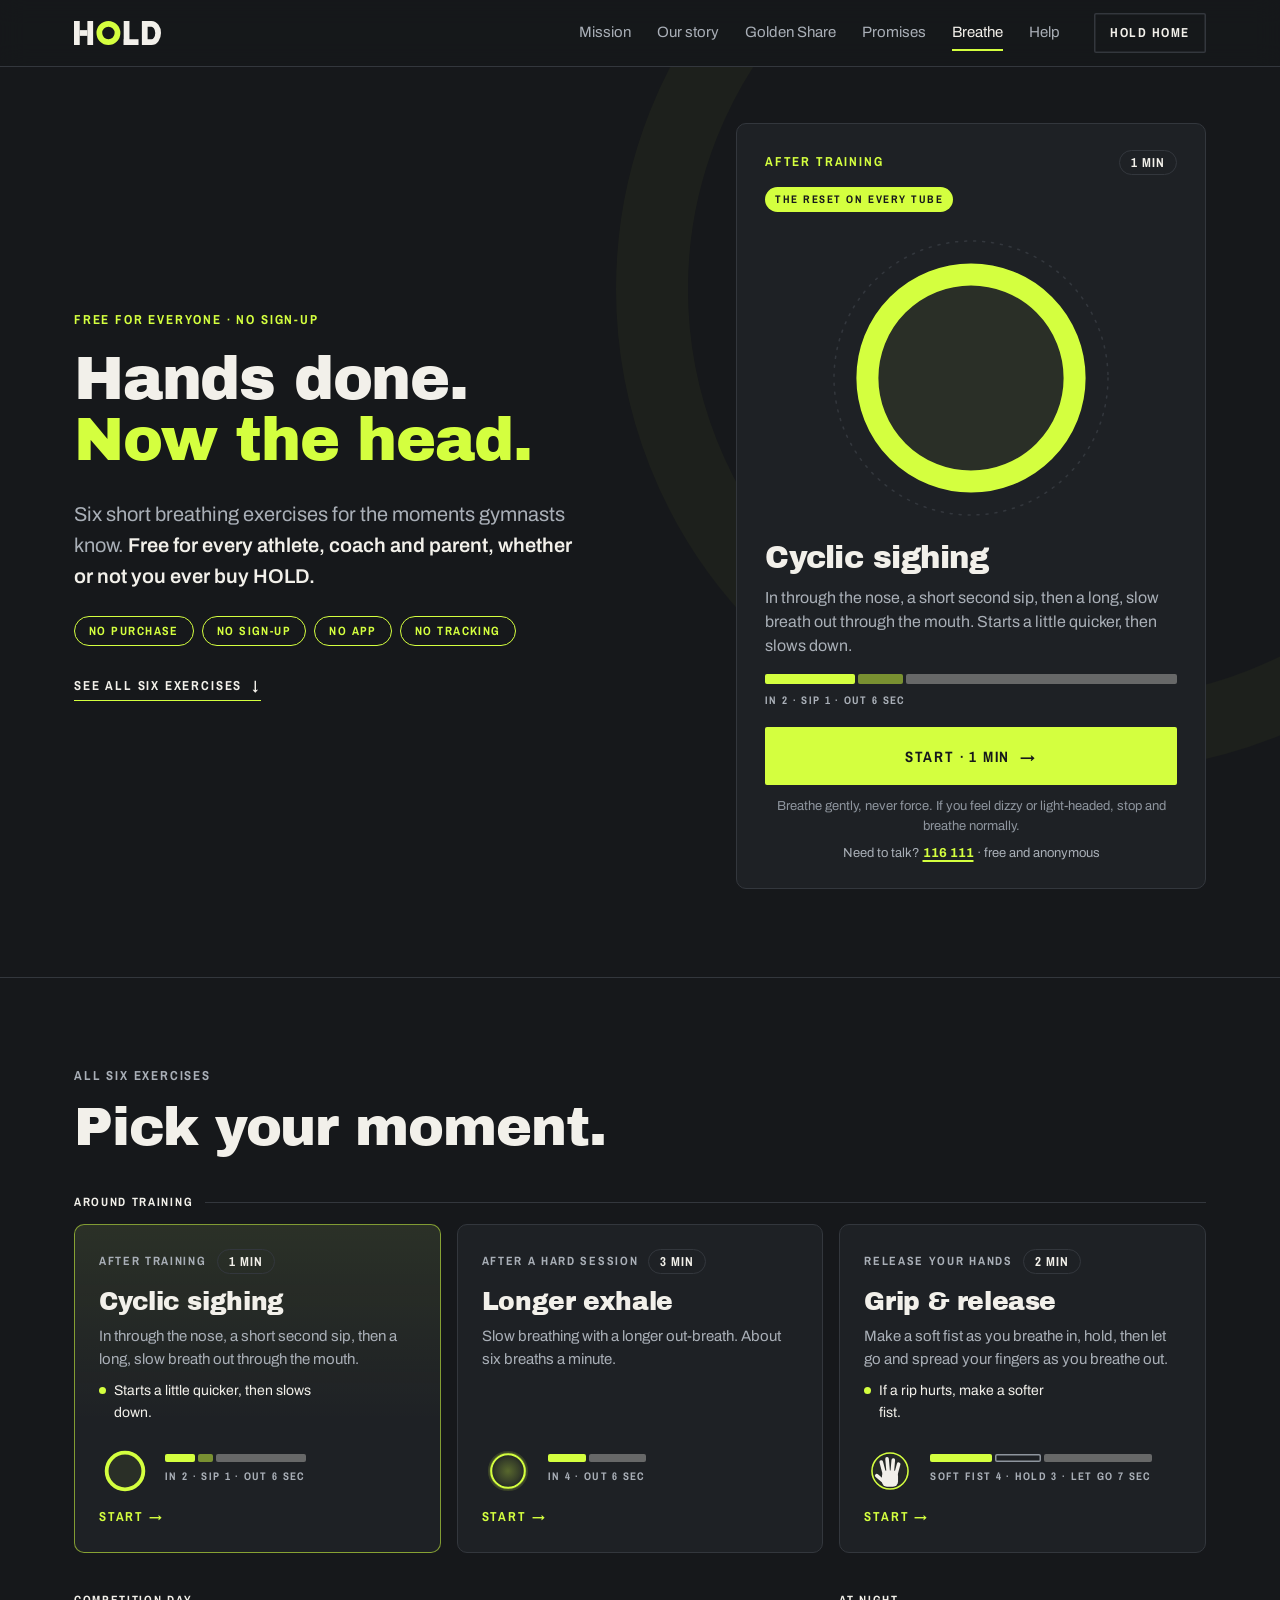
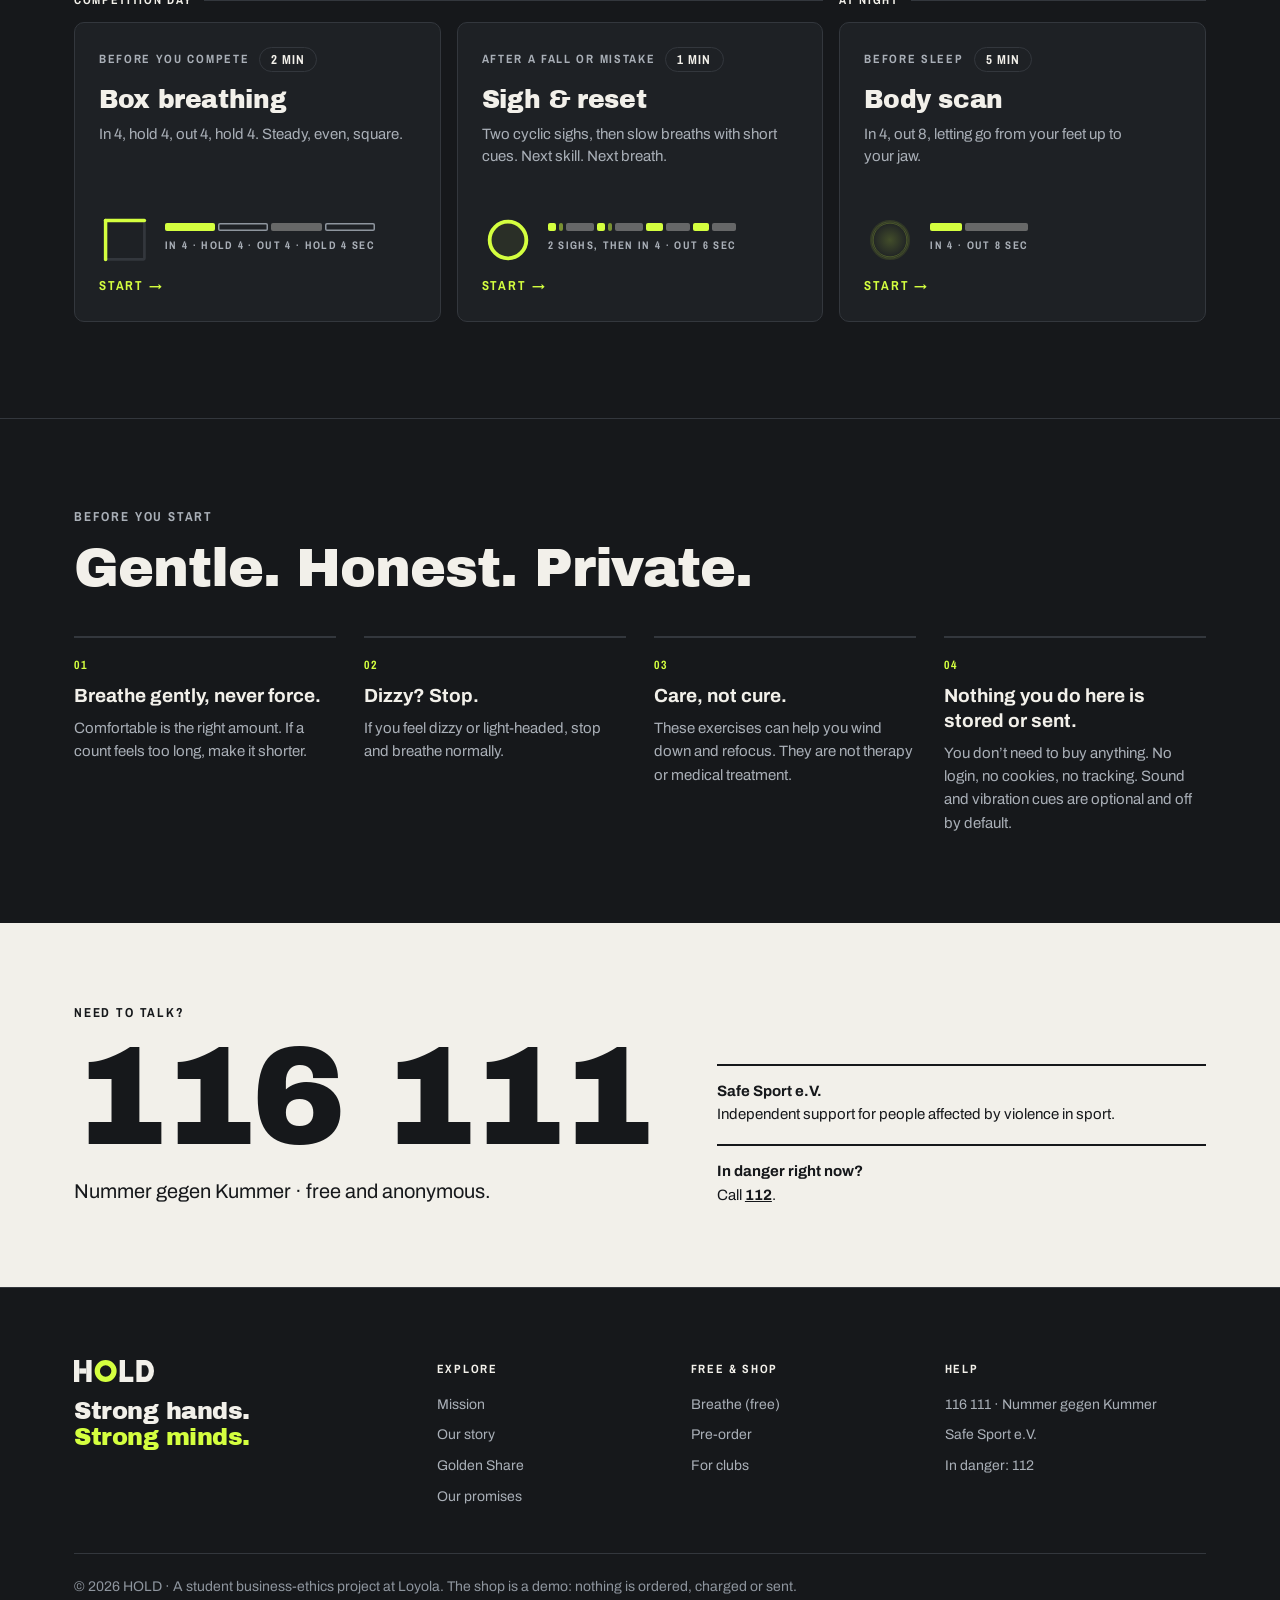
==== commit 7598c7ac: "Redesign landing page with video hero and add six breathing exercises - Hero: clean 16.5 s backgroun" ====
--- a/breathe.html
+++ b/breathe.html
@@ -7,6 +7,9 @@
 <meta name="description" content="Six short, free breathing exercises for gymnasts: after training, before you compete, after a mistake, for tight hands and before sleep. No sign-up, no tracking.">
 <meta name="theme-color" content="#16181B">
 <link rel="icon" href="assets/logo.svg">
+<link rel="preconnect" href="https://fonts.googleapis.com">
+<link rel="preconnect" href="https://fonts.gstatic.com" crossorigin>
+<link rel="stylesheet" href="https://fonts.googleapis.com/css2?family=Archivo+Black&amp;family=Archivo+Narrow:wght@600;700&amp;family=Archivo:wght@400;500;600;700&amp;display=swap">
 <link rel="stylesheet" href="style.css">
 <link rel="stylesheet" href="breathe.css">
 </head>
@@ -14,7 +17,12 @@
 <a class="skip" href="#main">Skip to content</a>
 <header class="nav"><div class="wrap">
   <a class="logo" href="index.html" aria-label="HOLD home"><img src="assets/logo.svg" alt="HOLD" width="87" height="24"></a>
-  <nav aria-label="Main"><a href="index.html#mission">Mission</a><a href="index.html#help">Help</a></nav>
+  <button class="menubtn" type="button" aria-expanded="false" aria-controls="menu"><span class="bars" aria-hidden="true"></span><span class="sr">Menu</span></button>
+  <nav id="menu" aria-label="Main">
+    <a href="index.html#mission">Mission</a><a href="index.html#story">Our story</a><a href="index.html#golden-share">Golden Share</a><a href="index.html#promises">Promises</a><a href="breathe.html" class="on" aria-current="page">Breathe</a><a href="#help">Help</a>
+    <a class="menu-only" href="shop.html">Shop</a>
+    <p class="menu-only menu-help">Need to talk? <a href="tel:116111">116 111</a> · free and anonymous</p>
+  </nav>
   <a class="btn sm ghost b-home" href="index.html">HOLD home</a>
 </div></header>
 
@@ -24,7 +32,7 @@
     <div class="wrap b-hero-in">
       <div class="b-intro">
         <span class="n kicker l">Free for everyone · no sign-up</span>
-        <h1 class="h"><span>Hands done.</span> <span>Now the head.</span></h1>
+        <h1 class="h"><span>Hands done.</span> <span class="lime">Now the head.</span></h1>
       </div>
       <article class="b-feat" id="feat" aria-labelledby="featName">
         <div class="b-feat-top"><span class="n" id="featMoment">After training</span><span class="b-len" id="featLen">1 min</span></div>
@@ -35,7 +43,8 @@
         <div class="b-pat lg" id="featPat" aria-hidden="true"></div>
         <p class="b-legend n" id="featLegend"></p>
         <button class="btn b-start" id="featStart" type="button"><span id="featStartT">Start · 1 min</span><span class="arr" aria-hidden="true">→</span></button>
-        <p class="b-safe">Breathe gently, never force. If you feel dizzy or light-headed, stop and breathe normally.</p>
+        <p class="b-safe">Breathe gently, never force. If you feel dizzy or <span class="nw">light-headed</span>, stop and breathe normally.</p>
+        <p class="b-safe b-talk">Need to talk? <a href="tel:116111">116 111</a> · free and anonymous</p>
       </article>
       <div class="b-more">
         <p class="b-lead">Six short breathing exercises for the moments gymnasts know. <b>Free for every athlete, coach and parent, whether or not you ever buy HOLD.</b></p>
@@ -66,15 +75,15 @@
       </div>
       <div class="b-note4">
         <div class="b-note"><span class="n">01</span><b>Breathe gently, never force.</b><p>Comfortable is the right amount. If a count feels too long, make it shorter.</p></div>
-        <div class="b-note"><span class="n">02</span><b>Dizzy? Stop.</b><p>If you feel dizzy or light-headed, stop and breathe normally.</p></div>
+        <div class="b-note"><span class="n">02</span><b>Dizzy? Stop.</b><p>If you feel dizzy or <span class="nw">light-headed</span>, stop and breathe normally.</p></div>
         <div class="b-note"><span class="n">03</span><b>Care, not cure.</b><p>These exercises can help you wind down and refocus. They are not therapy or medical treatment.</p></div>
-        <div class="b-note"><span class="n">04</span><b>Nothing is stored or sent.</b><p>You don’t need to buy anything. No login, no cookies, no tracking. Sound and vibration cues are optional and off by default.</p></div>
+        <div class="b-note"><span class="n">04</span><b>Nothing you do here is stored or sent.</b><p>You don’t need to buy anything. No login, no cookies, no tracking. Sound and vibration cues are optional and off by default.</p></div>
       </div>
     </div>
   </section>
 
   <!-- help -->
-  <section class="b-help" aria-labelledby="helpH">
+  <section class="b-help" id="help" aria-labelledby="helpH">
     <div class="wrap b-help-in">
       <div>
         <span class="n kicker" id="helpH">Need to talk?</span>
@@ -94,7 +103,7 @@
   <nav class="f-col" aria-label="Footer"><span class="n">Explore</span><a href="index.html#mission">Mission</a><a href="index.html#story">Our story</a><a href="index.html#golden-share">Golden Share</a><a href="index.html#promises">Our promises</a></nav>
   <div class="f-col"><span class="n">Free &amp; shop</span><a href="breathe.html">Breathe (free)</a><a href="shop.html">Pre-order</a><a href="shop.html#clubs">For clubs</a></div>
   <div class="f-col"><span class="n">Help</span><a href="tel:116111">116 111 · Nummer gegen Kummer</a><span>Safe Sport e.V.</span><a href="tel:112">In danger: 112</a></div>
-  <p class="f-fine">© 2026 HOLD</p>
+  <p class="f-fine">© 2026 HOLD · A student business-ethics project at Loyola. The shop is a demo: nothing is ordered, charged or sent.</p>
 </div></footer>
 
 <!-- session player: takes over the screen while you breathe -->
@@ -172,6 +181,7 @@
   <p class="bp-keys n" aria-hidden="true">Space pause · Esc end</p>
 </div>
 
+<script src="site.js"></script>
 <script src="breathe.js"></script>
 </body>
 </html>
--- a/style.css
+++ b/style.css
@@ -1,4 +1,4 @@
-@import url('https://fonts.googleapis.com/css2?family=Archivo+Black&family=Archivo+Narrow:wght@600;700&family=Archivo:wght@400;500;600;700&display=swap');
+/* Fonts (Archivo Black, Archivo, Archivo Narrow) are linked from each page's <head>, so they load in parallel with this file. */
 :root{--ink:#16181B;--raised:#1E2125;--raised2:#262A2F;--rule:#33373D;--chalk:#F2F0EA;--dust:#A9AFB7;--dim:#8E959E;--steel:#6E757E;--lime:#D4FF3F;--limeink:#4A6600;--paper:#F2F0EA;--praised:#E4E1D9;--slate:#565C64;--max:1180px;--navh:66px;--ease:cubic-bezier(.2,.7,.2,1)}
 *{box-sizing:border-box;margin:0;padding:0}
 html{scroll-behavior:smooth;-webkit-text-size-adjust:100%;scroll-padding-top:calc(var(--navh) + 8px)}
@@ -11,6 +11,7 @@
 .skip{position:fixed;left:12px;top:-80px;z-index:300;background:var(--lime);color:var(--ink);padding:10px 16px;border-radius:2px;font-weight:700;text-decoration:none}
 .skip:focus{top:12px}
 .sr{position:absolute;width:1px;height:1px;overflow:hidden;clip:rect(0 0 0 0);white-space:nowrap}
+.nw{white-space:nowrap}
 .h{font-family:'Archivo Black',sans-serif;font-weight:400;letter-spacing:-.02em;line-height:1.02}
 .n{font-family:'Archivo Narrow',sans-serif;font-weight:700;text-transform:uppercase;letter-spacing:.14em;font-size:13px}
 .lime{color:var(--lime)}
@@ -28,6 +29,7 @@
 p.lead{font-size:clamp(18px,2vw,21px);color:var(--dust);max-width:720px}
 p.lead b{color:var(--chalk);font-weight:600}
 .muted{color:var(--dust)}
+p,.ex-d,.b-card-line,.b-feat-line,.b-safe{text-wrap:pretty}
 /* ---------- nav (shared) ---------- */
 .nav{position:sticky;top:0;z-index:50;background:rgba(22,24,27,.88);backdrop-filter:blur(12px);-webkit-backdrop-filter:blur(12px);border-bottom:1px solid var(--rule);transition:background-color .35s,border-color .35s}
 .nav .wrap{display:flex;align-items:center;gap:28px;height:var(--navh)}
@@ -50,8 +52,8 @@
 /* transparent over the hero, solid on scroll (home) */
 .nav.over{position:fixed;left:0;right:0;background:transparent;border-bottom-color:transparent;backdrop-filter:none;-webkit-backdrop-filter:none}
 .nav.over.solid,.nav.over.open{background:rgba(22,24,27,.9);border-bottom-color:var(--rule);backdrop-filter:blur(12px);-webkit-backdrop-filter:blur(12px)}
-.nav.over:not(.solid) nav a{color:rgba(242,240,234,.86)}
-.nav.over:not(.solid) nav a:hover{color:var(--chalk)}
+.nav.over:not(.solid):not(.open) nav a{color:rgba(242,240,234,.86)}
+.nav.over:not(.solid):not(.open) nav a:hover{color:var(--chalk)}
 /* buttons */
 .btn{display:inline-flex;align-items:center;gap:10px;background:var(--lime);color:var(--ink);text-decoration:none;font-family:'Archivo Narrow';font-weight:700;letter-spacing:.12em;text-transform:uppercase;font-size:14px;padding:14px 22px;border:0;cursor:pointer;border-radius:2px;transition:background-color .2s,box-shadow .2s,transform .2s}
 .btn:hover{background:#E1FF73}
@@ -121,6 +123,14 @@
   .hero h1{font-size:clamp(40px,min(7vw,15vh,calc(.704vw + 79.7px)),100px)}
   .hero-video{object-position:25% 50%}
 }
+/* short landscape windows (a 1280x720 projector or 1366x768 laptop with browser bars; full-screen 1280x720 keeps the default layout): keep the whole hero, film button included, on the first screen */
+@media(orientation:landscape) and (min-width:700px) and (max-height:719px){
+  .hero-in{padding-top:calc(var(--navh) + 24px);padding-bottom:28px}
+  .hero-k{margin-bottom:14px}
+  .hero h1{font-size:clamp(40px,min(7vw,13vh,calc(.704vw + 79.7px)),100px);margin-bottom:20px}
+  .hero .ctas{margin-top:24px}
+  .hero-bar{padding-top:12px;padding-bottom:16px}
+}
 .hero-sub{font-size:clamp(18px,1.8vw,22px);line-height:1.45;color:#E2E3E4;max-width:30em;text-shadow:0 1px 16px rgba(0,0,0,.6)}
 .hero .ctas{display:flex;gap:12px;flex-wrap:wrap;margin-top:34px}
 .btn.glass{background:rgba(16,17,20,.38);backdrop-filter:blur(10px);-webkit-backdrop-filter:blur(10px);box-shadow:inset 0 0 0 1.5px rgba(242,240,234,.5)}
@@ -163,11 +173,11 @@
 .msn .wrap{position:relative}
 .mgrid{display:grid;grid-template-columns:210px 1fr;gap:40px}
 .mside{padding-top:14px}
-.statement{font-size:clamp(26px,3.3vw,47px);line-height:1.2;letter-spacing:-.022em;font-weight:500;color:var(--dim);max-width:24em;text-wrap:pretty}
+.statement{font-size:clamp(26px,3.3vw,47px);line-height:1.2;letter-spacing:-.022em;font-weight:500;color:var(--dim);max-width:24em;text-wrap:pretty;text-indent:-.42em}
 .statement em{font-style:normal;color:var(--chalk)}
 .statement em.key{background:linear-gradient(var(--lime),var(--lime)) 0 100%/0% 3px no-repeat;-webkit-box-decoration-break:clone;box-decoration-break:clone;transition:background-size 1.4s var(--ease) .5s}
 .statement.in em.key,html:not(.js) .statement em.key{background-size:100% 3px}
-.trio{list-style:none;display:flex;align-items:center;flex-wrap:wrap;row-gap:14px;margin-top:64px}
+.trio{list-style:none;display:flex;align-items:center;flex-wrap:wrap;row-gap:14px;column-gap:18px;margin-top:64px}
 .trio li{display:flex;align-items:center;gap:12px;font:700 14px 'Archivo Narrow';letter-spacing:.14em;text-transform:uppercase;color:var(--chalk)}
 .trio li+li::before{content:'';width:clamp(20px,5vw,72px);height:1.5px;background:var(--rule);margin-right:6px}
 .trio .ring{width:22px;height:22px;border-radius:50%;border:5px solid var(--lime);flex-shrink:0}
@@ -205,16 +215,17 @@
 .fc h4{font-family:'Archivo Black';font-weight:400;font-size:21px;line-height:1.18;letter-spacing:-.01em}
 .fc p{color:var(--dust);font-size:15px}
 .fc .ans{color:var(--chalk);padding-top:12px;margin-top:auto;border-top:1px dashed var(--rule)}
+@supports (grid-template-rows:subgrid){.fc{display:grid;grid-row:span 4;grid-template-rows:subgrid;row-gap:10px;align-content:start}.fc .ans{margin-top:0}}
 @media(max-width:1020px){.face4{grid-template-columns:1fr 1fr}.fc:nth-child(3){padding-left:0;border-left:0}.fc:nth-child(n+3){border-top:1px solid var(--rule);margin-top:20px}}
 @media(max-width:600px){.face4{grid-template-columns:1fr}.fc,.fc+.fc{padding:24px 0;border-left:0}.fc+.fc{border-top:1px solid var(--rule);margin-top:0}}
-.survey .block-h{display:flex;align-items:baseline;justify-content:space-between;gap:20px;flex-wrap:wrap;max-width:none}
-.survey .block-h p{font-size:15px;max-width:420px}
+.survey-note{display:flex;align-items:baseline;gap:12px;margin-top:18px;color:var(--dust);font-size:15px;max-width:640px}
+.survey-note::before{content:'';flex:0 0 18px;height:1.5px;background:var(--lime);transform:translateY(-4px)}
 .stats3{display:grid;grid-template-columns:repeat(3,1fr);gap:22px}
 .st{background:var(--raised);border:1px solid var(--rule);border-radius:6px;padding:30px 28px}
 .st .h{font-size:clamp(52px,6vw,76px);line-height:.95;color:var(--chalk)}
 .st .h small{font-family:'Archivo Narrow';font-weight:700;font-size:.3em;letter-spacing:.14em;text-transform:uppercase;color:var(--dust);vertical-align:.9em;margin:0 4px}
 .dots{display:flex;gap:7px;margin:18px 0 16px}
-.dots i{width:13px;height:13px;border-radius:50%;box-shadow:inset 0 0 0 2px var(--rule)}
+.dots i{width:13px;height:13px;border-radius:50%;box-shadow:inset 0 0 0 2px var(--steel)}
 .dots i.f{background:var(--lime);box-shadow:none}
 .st p{color:var(--dust);font-size:15px;max-width:260px}
 @media(max-width:860px){.stats3{grid-template-columns:1fr;gap:12px}.st{display:grid;grid-template-columns:auto 1fr;column-gap:22px;align-items:center;padding:22px}.st .h{grid-row:span 2;font-size:52px}.dots{margin:0 0 8px;gap:5px}.dots i{width:11px;height:11px}.st p{font-size:14px}}
@@ -330,10 +341,11 @@
   .js .ex6 .ex.rv{opacity:1;transform:none}
   .swipe{display:flex}
   .br-top{margin-bottom:36px}
+  .orbwrap{display:none} /* the lime reset card right below starts the same 1-min reset */
 }
 /* 06 · shop teaser */
 .shop{padding:130px 0}
-.shop-grid{display:grid;grid-template-columns:.85fr 1.15fr;gap:72px;align-items:center}
+.shop-grid{display:grid;grid-template-columns:.85fr 1.15fr;gap:72px;align-items:start}
 .tube{border-radius:6px;overflow:hidden;aspect-ratio:7/9;background:#0c0d0f}
 .tube img{width:100%;height:100%;object-fit:cover}
 .shop .kicker.sec{margin-bottom:34px}
@@ -376,6 +388,7 @@
 .f-col .n{color:var(--chalk);font-size:12px;margin-bottom:6px}
 .f-col a{text-decoration:none}
 .f-col a:hover{color:var(--chalk);text-decoration:underline}
+.f-col span:not(.n){color:var(--dust)}
 .f-fine{grid-column:1/-1;border-top:1px solid var(--rule);padding-top:22px;margin-top:10px;color:var(--dim)}
 @media(max-width:860px){.foot .wrap{grid-template-columns:1fr 1fr}.f-brand{grid-column:1/-1}}
 /* film dialog */
@@ -387,6 +400,7 @@
 .filmdlg video{width:100%;aspect-ratio:16/9;background:#000;border-radius:6px;max-height:calc(100vh - 100px);max-height:calc(100svh - 100px)}
 .fd-x{position:absolute;top:0;right:0;width:44px;height:44px;border-radius:50%;background:rgba(242,240,234,.08);color:var(--chalk);border:1.5px solid rgba(242,240,234,.4);font-size:26px;line-height:1;cursor:pointer}
 .fd-x:hover{border-color:var(--chalk)}
+.fd-fail{display:grid;place-items:center;aspect-ratio:16/9;width:100%;background:#000;border-radius:6px;color:var(--lime);font:700 15px 'Archivo Narrow',sans-serif;letter-spacing:.12em;text-transform:uppercase;text-underline-offset:5px}
 /* reveal on scroll */
 .js .rv{opacity:0;transform:translateY(26px);transition:opacity .9s var(--ease),transform .9s var(--ease)}
 .js .rv.in{opacity:1;transform:none}
@@ -425,8 +439,8 @@
 .acc p{color:var(--dust);margin-top:10px;font-size:16px}
 .club{background:var(--raised);border-top:1px solid var(--rule);border-bottom:1px solid var(--rule)}
 /* drawer & modal */
-.drawer{position:fixed;top:0;right:0;height:100%;width:min(420px,100%);background:var(--raised);z-index:100;transform:translateX(100%);transition:transform .3s;display:flex;flex-direction:column;border-left:1px solid var(--rule)}
-.drawer.open{transform:none}
+.drawer{position:fixed;top:0;right:0;height:100%;width:min(420px,100%);background:var(--raised);z-index:100;transform:translateX(100%);visibility:hidden;transition:transform .3s,visibility 0s .3s;display:flex;flex-direction:column;border-left:1px solid var(--rule)}
+.drawer.open{transform:none;visibility:visible;transition:transform .3s}
 .drawer header{display:flex;justify-content:space-between;align-items:center;padding:22px 24px;border-bottom:1px solid var(--rule)}
 .drawer .items{flex:1;overflow:auto;padding:10px 24px}
 .drawer .it{display:grid;grid-template-columns:64px 1fr auto;gap:14px;padding:14px 0;border-bottom:1px solid var(--rule);align-items:center}
@@ -439,8 +453,9 @@
 .x{background:none;border:0;color:var(--chalk);font-size:26px;cursor:pointer;line-height:1}
 .scrim{position:fixed;inset:0;background:rgba(0,0,0,.6);z-index:90;opacity:0;pointer-events:none;transition:opacity .3s}
 .scrim.on{opacity:1;pointer-events:auto}
-.modal{position:fixed;left:50%;top:50%;transform:translate(-50%,-50%) scale(.98);width:min(560px,calc(100% - 28px));max-height:calc(100% - 40px);overflow:auto;background:var(--raised);z-index:110;border-radius:6px;border:1px solid var(--rule);padding:30px;opacity:0;pointer-events:none;transition:.25s}
-.modal.on{opacity:1;pointer-events:auto;transform:translate(-50%,-50%)}
+.modal{position:fixed;left:50%;top:50%;transform:translate(-50%,-50%) scale(.98);width:min(560px,calc(100% - 28px));max-height:calc(100% - 40px);overflow:auto;background:var(--raised);z-index:110;border-radius:6px;border:1px solid var(--rule);padding:30px;opacity:0;pointer-events:none;visibility:hidden;transition:opacity .25s,transform .25s,visibility 0s .25s}
+.modal.on{opacity:1;pointer-events:auto;visibility:visible;transform:translate(-50%,-50%);transition:opacity .25s,transform .25s}
+.demo-note{font-size:14px;color:var(--chalk);background:var(--ink);border-left:3px solid var(--lime);padding:10px 14px;border-radius:2px;margin-top:12px}
 .modal h3.h{font-size:28px;margin-bottom:6px}
 .field{display:block;margin-top:14px}
 .field span{display:block;font-size:13px;color:var(--dust);margin-bottom:6px}
--- a/breathe.css
+++ b/breathe.css
@@ -1,7 +1,7 @@
 /* HOLD Breathe page (breathe.html). Loads after style.css. */
 .bpage{--under:var(--ink)}
 .nav .b-home{margin-left:6px}
-@media(max-width:860px){.nav .b-home{margin-left:auto}}
+@media(max-width:1020px){.nav .b-home{margin-left:auto}}
 
 /* ---------- hero: intro + featured exercise ---------- */
 .b-hero{position:relative;overflow:hidden;padding:56px 0 88px}
@@ -31,6 +31,8 @@
 .b-feat-line{color:var(--dust);font-size:16px;line-height:1.5}
 .b-start{justify-content:center;min-height:58px;font-size:15px;margin-top:6px;width:100%}
 .b-safe{font-size:13px;color:var(--dim);line-height:1.5;text-align:center}
+.b-talk{margin-top:-4px;color:var(--dust)}
+.b-talk a{color:var(--lime);font-weight:700;text-decoration:underline;text-decoration-thickness:1.5px;text-underline-offset:3px}
 
 /* pattern mini timeline (in / sip / hold / out) */
 .b-pat{display:flex;gap:3px;height:8px;width:100%}
@@ -119,7 +121,6 @@
   .b-intro,.b-more{max-width:560px}
 }
 @media(max-width:640px){
-  .wrap{padding:0 16px}
   .b-feat{padding:18px 18px 18px;gap:10px}
   .b-prev{width:min(100%,196px);margin:0 auto}
   .b-feat-line{font-size:15px}
@@ -159,7 +160,9 @@
 
 .bp-run{position:relative;flex:1;min-height:0;display:flex;flex-direction:column;align-items:center;justify-content:center;padding:10px 20px 0;text-align:center}
 .bp-run[hidden]{display:none}
-.bp-stage{position:relative;width:min(80vw,44vh,420px);aspect-ratio:1;flex-shrink:0;transition:opacity .4s}
+/* the circle shrinks with the window height so text and buttons never overlap (short laptop / projector windows, small phones) */
+.bp-stage{position:relative;width:min(80vw,44vh,420px);width:clamp(150px,min(80vw,44vh,100svh - 430px),420px);aspect-ratio:1;flex-shrink:0;transition:opacity .4s}
+.bp[data-x="reset"] .bp-stage,.bp[data-x="calm"] .bp-stage,.bp[data-x="focus"] .bp-stage{width:clamp(150px,min(80vw,44vh,100svh - 400px),420px)} /* no body-area row: a little more room */
 .bp-svg,.bp-svg svg{position:absolute;inset:0;width:100%;height:100%;display:block;overflow:visible}
 .bp-count{position:absolute;inset:0;display:grid;place-items:center;font-size:clamp(40px,11vw,64px);line-height:1;color:var(--chalk);pointer-events:none;font-variant-numeric:tabular-nums}
 .bp[data-phase="lead"] .bp-count{color:var(--lime)}
@@ -168,14 +171,14 @@
 .bp-word{font-size:clamp(36px,9.6vw,64px);margin-top:clamp(14px,3vh,28px);min-height:1.02em}
 .bp-sub{color:var(--dust);font-size:17px;margin-top:8px;min-height:1.55em;max-width:36ch}
 .bp[data-phase="lead"] .bp-sub{min-height:3.1em}
-.bp-regs{list-style:none;display:flex;flex-wrap:wrap;justify-content:center;gap:4px 14px;margin-top:14px;font-size:11px;color:var(--steel)}
+.bp-regs{list-style:none;display:flex;flex-wrap:wrap;justify-content:center;gap:4px 14px;margin-top:14px;font-size:11px;color:var(--dim)}
 .bp-regs[hidden]{display:none}
 .bp-regs li{position:relative;padding-bottom:5px;transition:color .4s}
 .bp-regs li::after{content:'';position:absolute;left:0;right:0;bottom:0;height:2px;background:var(--lime);transform:scaleX(0);transition:transform .5s var(--ease)}
 .bp-regs li.past{color:var(--dust)}
 .bp-regs li.on{color:var(--lime)}
 .bp-regs li.on::after{transform:scaleX(1)}
-.bp-cue{font-size:18px;line-height:1.45;color:var(--chalk);margin-top:14px;min-height:2.9em;max-width:30ch;transition:opacity .28s,transform .28s var(--ease)}
+.bp-cue{font-size:18px;line-height:1.45;color:var(--chalk);margin-top:14px;min-height:2.9em;max-width:30ch;text-wrap:balance;transition:opacity .28s,transform .28s var(--ease)}
 .bp-cue.fade{opacity:0;transform:translateY(4px)}
 .bp-meta{display:flex;gap:18px;justify-content:center;color:var(--dim);font-size:12px;margin-top:6px;font-variant-numeric:tabular-nums}
 .bp-meta span+span::before{content:'·';margin-right:18px;color:var(--rule)}
@@ -187,8 +190,17 @@
 .bp-pi::before{left:1px}.bp-pi::after{right:1px}
 .bp-pause.is-paused .bp-pi::before{left:2px;width:0;height:0;border-radius:0;background:transparent;border-style:solid;border-width:7px 0 7px 11px;border-color:transparent transparent transparent currentColor}
 .bp-pause.is-paused .bp-pi::after{display:none}
-.bp-keys{position:absolute;right:18px;bottom:16px;font-size:11px;color:var(--steel);display:none}
+.bp-keys{position:absolute;right:18px;bottom:16px;font-size:11px;color:var(--dim);display:none}
 @media(hover:hover) and (pointer:fine) and (min-width:900px){.bp-keys{display:block}}
+.bp[data-state="done"] .bp-keys{display:none}
+@media(max-height:720px){
+  .bp-word{font-size:clamp(32px,7vh,52px);margin-top:10px}
+  .bp-sub{font-size:16px;margin-top:4px}
+  .bp-regs{margin-top:8px}
+  .bp-cue{font-size:16px;margin-top:8px}
+  .bp-ctrl{padding-top:10px}
+  .bp-ctrl .btn{min-height:50px}
+}
 .bp.paused .bp-stage{opacity:.35}
 .bp.paused .bp-word{color:var(--dust)}
 
@@ -242,6 +254,8 @@
 .bp-check-b button[aria-pressed="true"]{box-shadow:inset 0 0 0 2px var(--lime);color:var(--lime)}
 .bp-check-r{font-size:16px;color:var(--chalk);margin-top:14px;min-height:0}
 .bp-check-r:empty{display:none}
+.bp-check-r a{color:var(--lime);font-weight:700}
+.bp-check[hidden],.bp-next[hidden],.bp-end-ctrl .btn[hidden]{display:none}
 .bp-check-n{font-size:13px;color:var(--dim);margin-top:12px}
 .bp-next{width:100%;margin-top:14px;display:grid;grid-template-columns:1fr auto;grid-template-areas:"k go" "t go" "m go";align-items:center;gap:2px 16px;text-align:left;padding:20px;border-radius:10px;background:var(--raised);border:1px solid var(--rule);color:var(--chalk);font:inherit;cursor:pointer;transition:border-color .25s}
 .bp-next:hover{border-color:var(--lime)}
@@ -249,8 +263,8 @@
 .bp-next b{grid-area:t;font-family:'Archivo Black',sans-serif;font-weight:400;font-size:22px;letter-spacing:-.01em;line-height:1.15}
 .bp-next-m{grid-area:m;color:var(--dust);font-size:15px}
 .bp-next-go{grid-area:go;color:var(--lime);font-size:13px}
-.bp-end-ctrl{display:flex;gap:10px;width:100%;margin-top:14px}
-.bp-end-ctrl .btn{flex:1;justify-content:center;min-height:54px}
+.bp-end-ctrl{display:flex;justify-content:center;gap:10px;width:100%;margin-top:14px}
+.bp-end-ctrl .btn{flex:1;max-width:280px;justify-content:center;min-height:54px}
 .bp-help{width:100%;margin-top:24px;padding-top:20px;border-top:1px solid var(--rule);font-size:16px;color:var(--dust)}
 .bp-help b{color:var(--chalk)}
 .bp-help a{color:var(--lime);font-weight:700}
@@ -258,13 +272,15 @@
 
 /* small phones: icon-only toggles */
 @media(max-width:440px){
+  .bp-check-b{gap:6px}
+  .bp-check-b button{padding:0 12px;font-size:14px}
   .bp-tog{width:44px;padding:0;justify-content:center}
   .bp-tog-t{position:absolute;width:1px;height:1px;overflow:hidden;clip:rect(0 0 0 0);white-space:nowrap}
 }
 /* short landscape phones: pacer beside the text */
 @media(orientation:landscape) and (max-height:520px){
   .bp-run{flex-direction:row;gap:28px;padding-top:0}
-  .bp-stage{width:min(40vw,58vh)}
+  .bp-stage,.bp[data-x] .bp-stage{width:min(40vw,58vh)}
   .bp-text{align-items:flex-start;text-align:left;max-width:420px}
   .bp-word{margin-top:0}
   .bp-regs{justify-content:flex-start}
@@ -274,8 +290,15 @@
   .b-card,.b-card-go span,.bp,.bp-cue,.bp-regs li,.bp-regs li::after{transition:none}
   .b-card:hover{transform:none}
 }
+/* small phones (iPhone SE / mini with Safari bars): the Start button stays on the first screen */
 @media(max-width:640px) and (max-height:700px){
+  .b-hero{padding-top:16px}
+  .b-intro{margin-bottom:14px}
   .b-prev{width:min(100%,132px)}
   .b-intro h1{font-size:34px}
   .b-feat-line{font-size:14px}
-}
+  .b-feat .b-pat.lg,.b-feat .b-legend{display:none}
+}
+@media(max-width:640px) and (max-height:600px){
+  .b-feat-line{display:none}
+}
